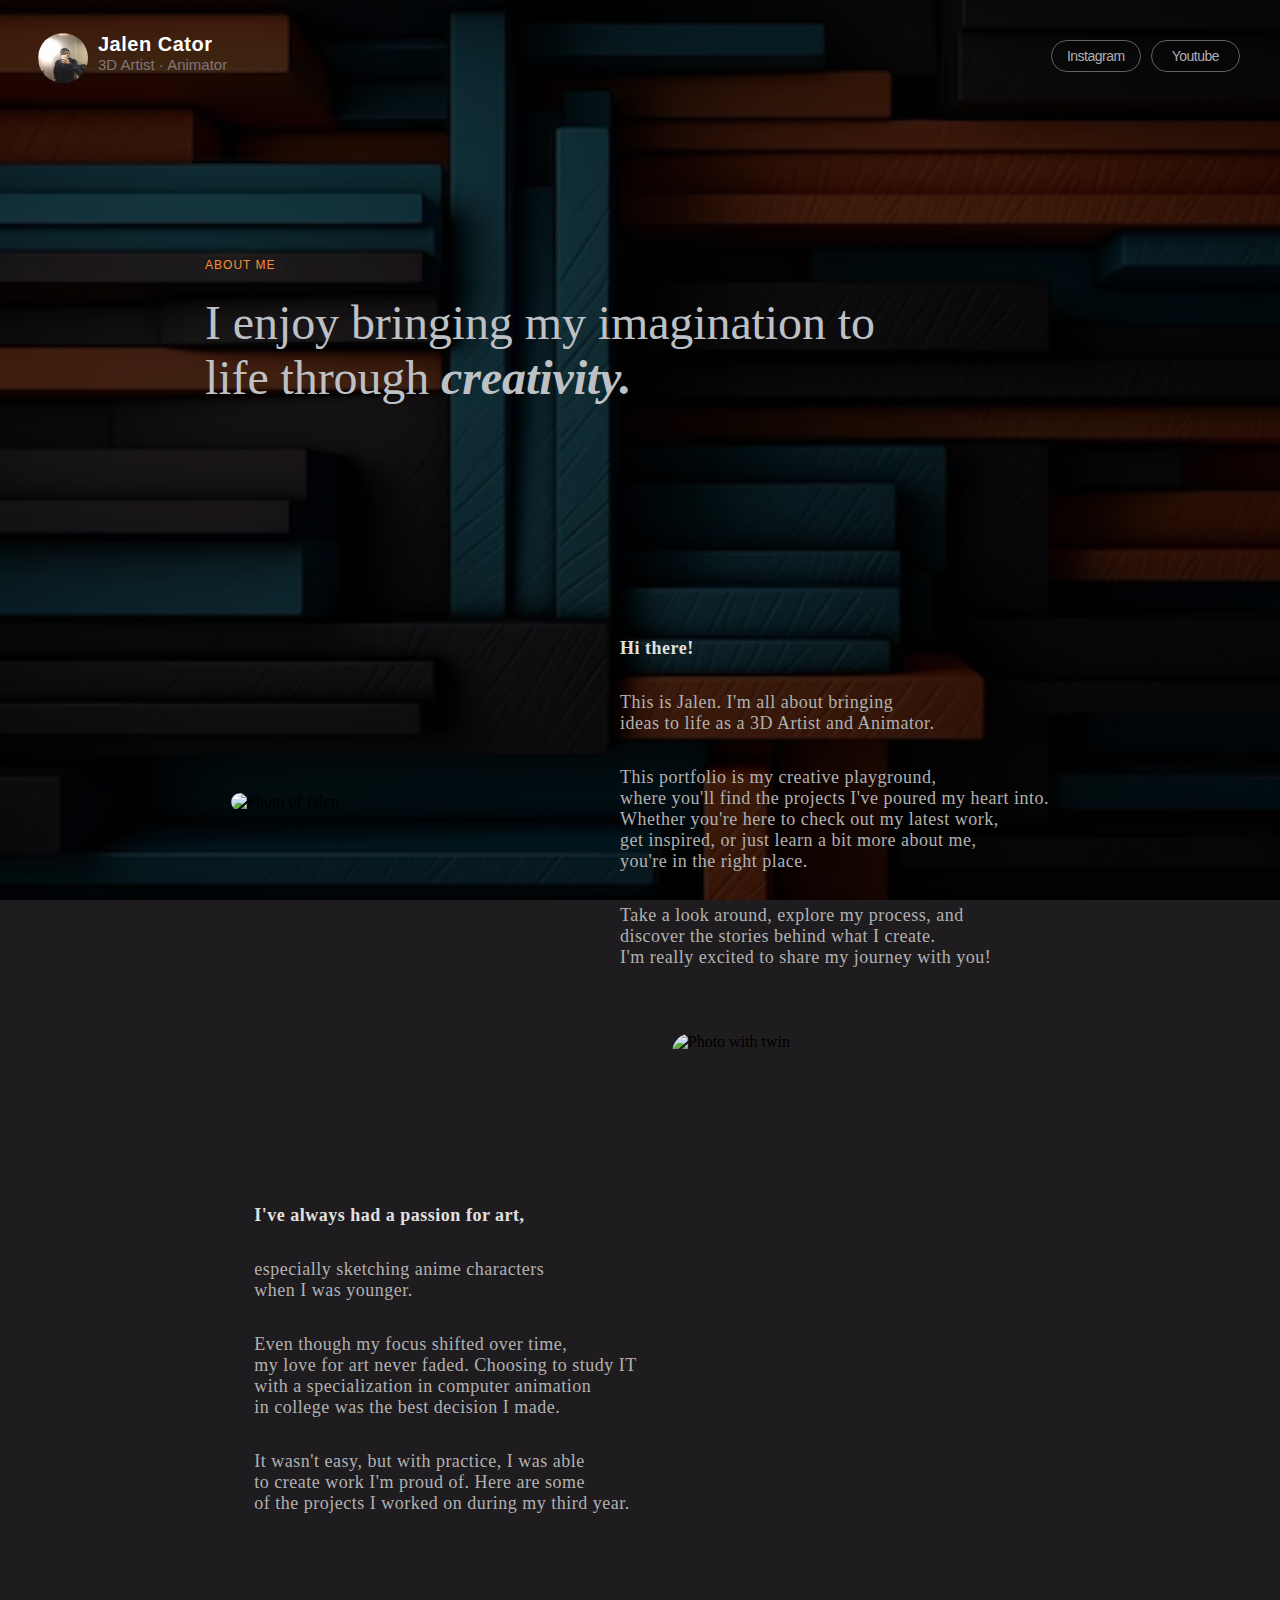
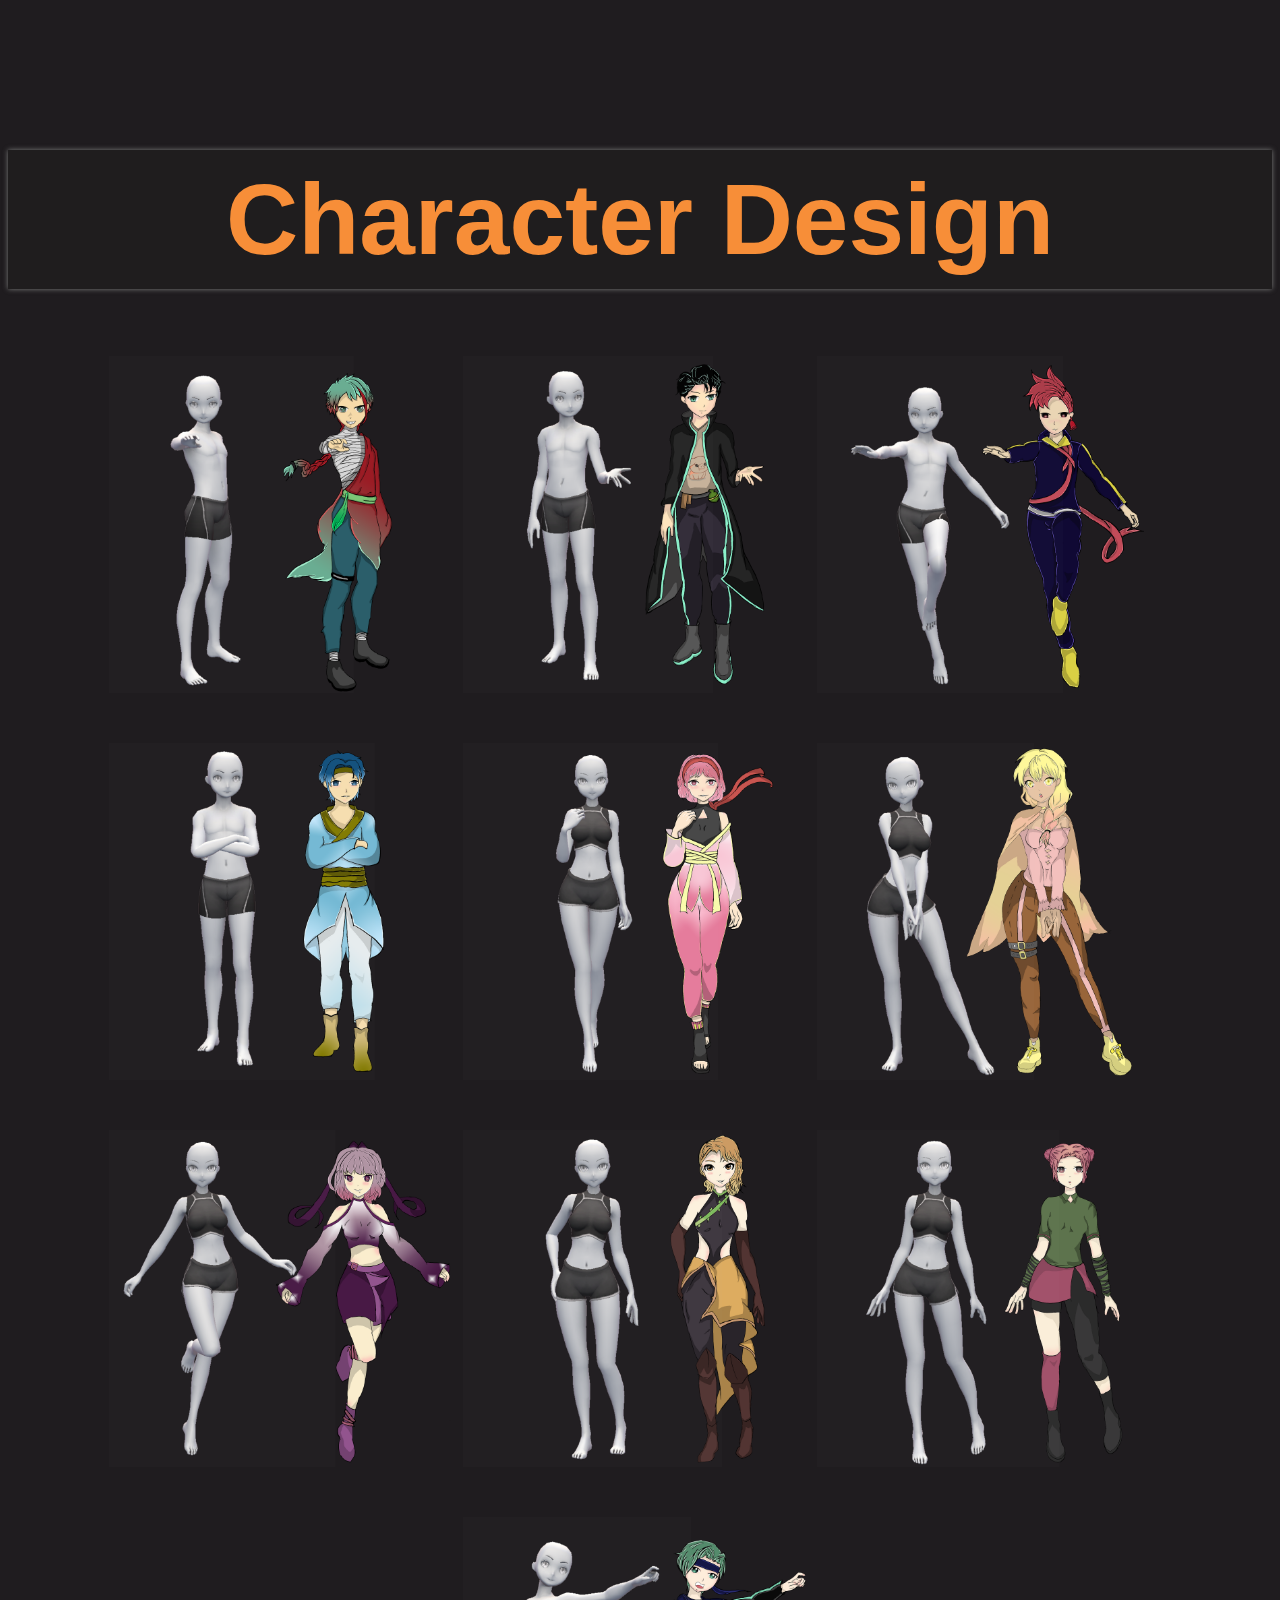
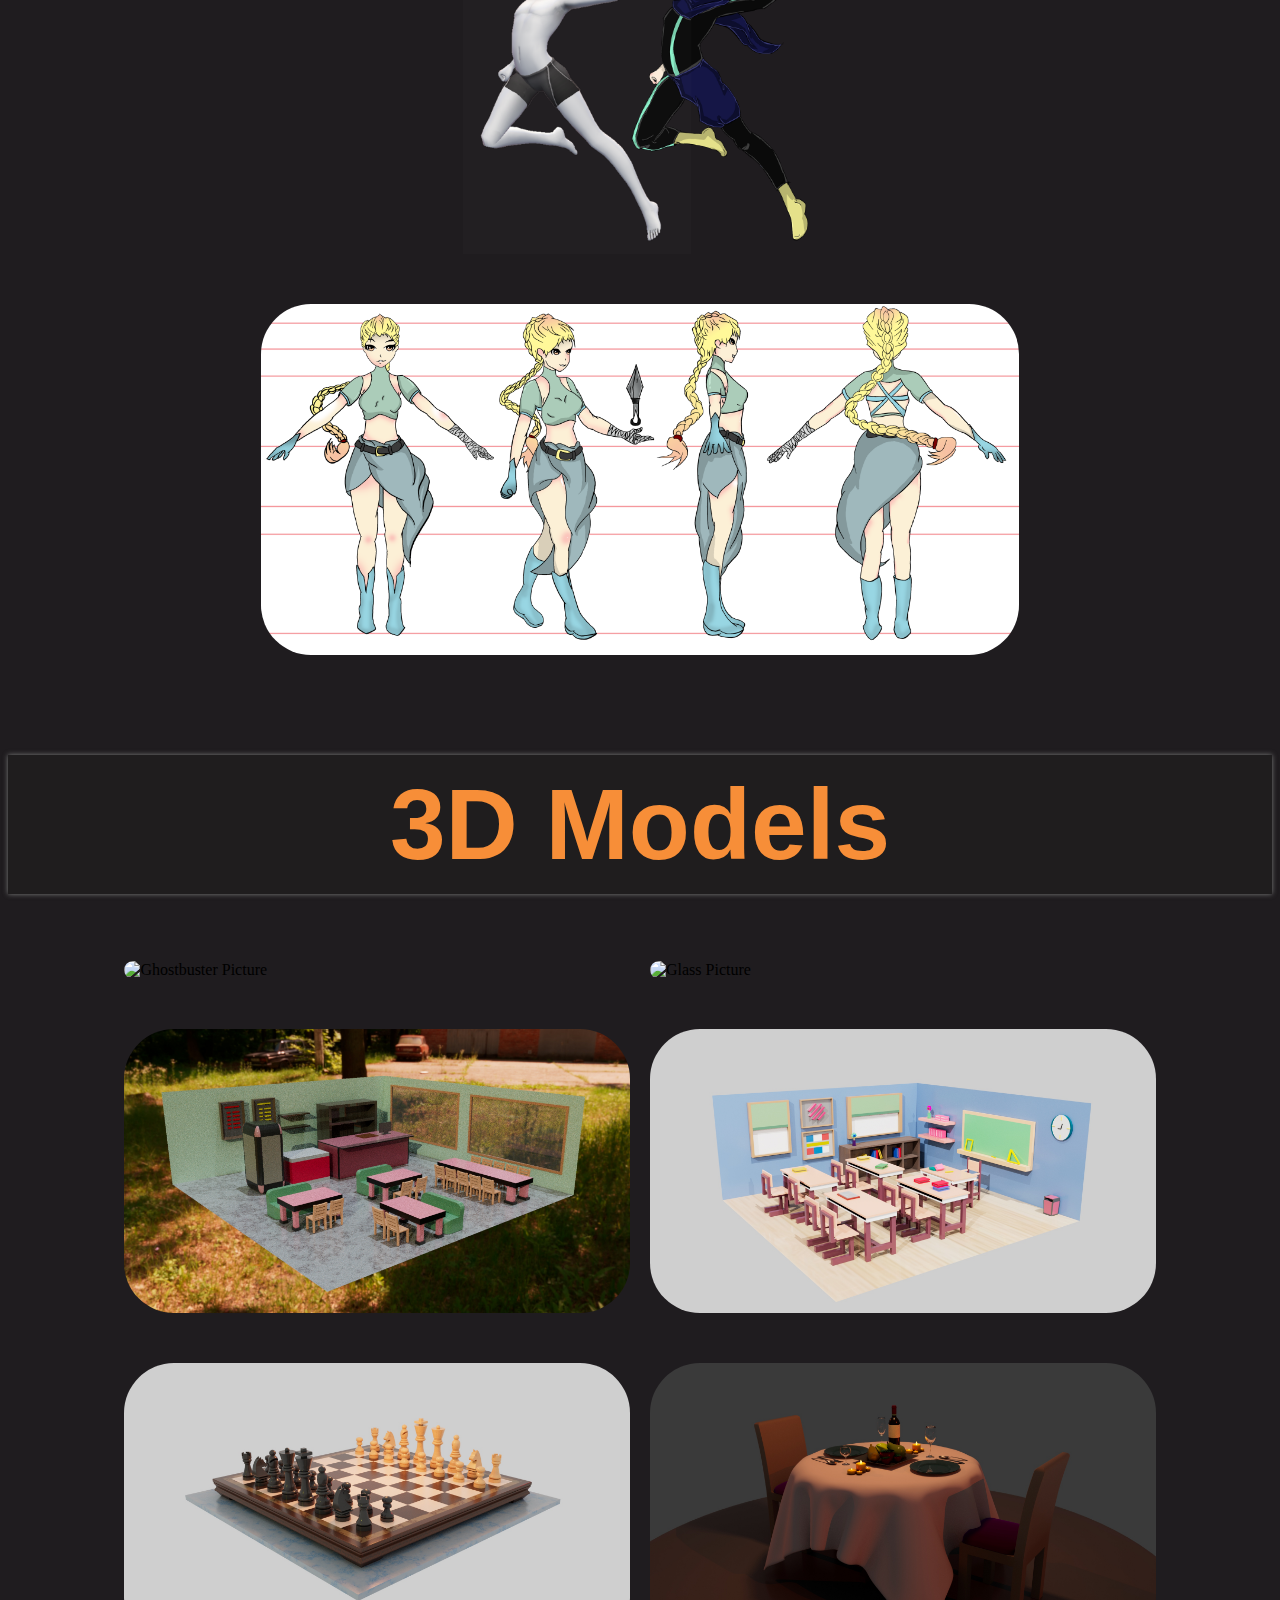
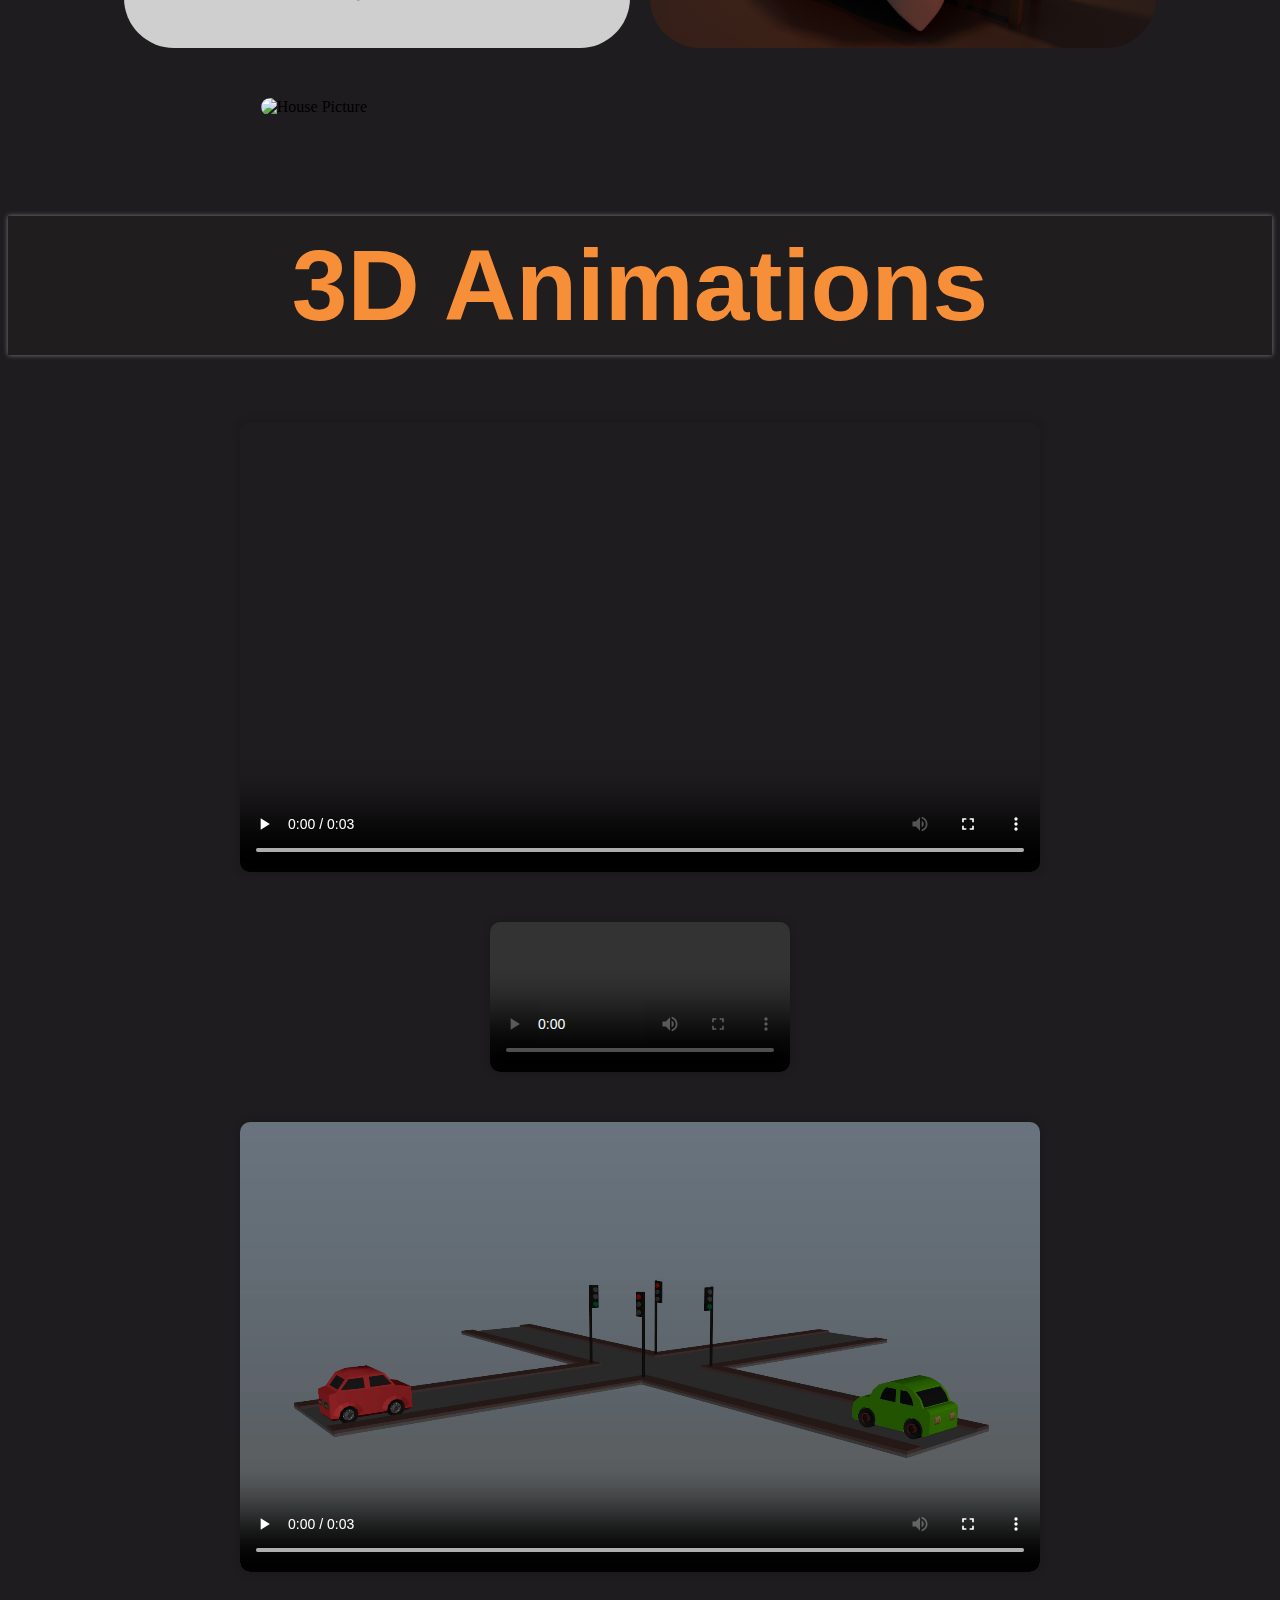
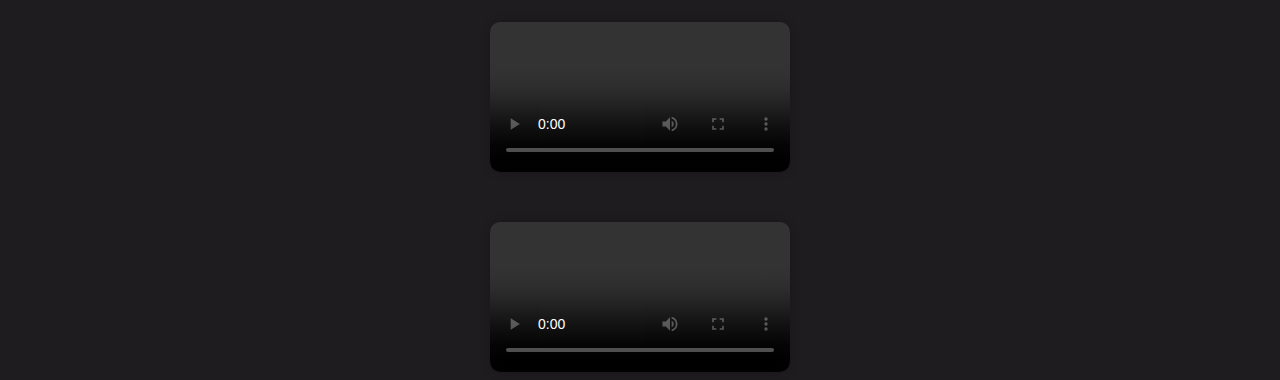
==== workpage.html @ 9b5b412e "Add files via upload" ====
<!DOCTYPE html>
<html lang="en">
<head>
    <title>Jalen's Portfolio</title>
    <meta name="viewport" content="width=device-width, initial-scale=1.0">
    <style>
      body {
        background-color: #1F1C1F;
        background-blend-mode: overlay;
        background-image: url("reference/abstract.avif");
        background-size: cover;
        background-repeat: no-repeat;
        background-attachment: fixed;
      }
      .profile-area {
        display: flex;
        align-items: center;
        margin-left: 30px
      }
      .profile-jalen {
        width: 50px;
        height: 50px;
        margin-right: 10px;
        margin-top: 20px;
      }
      .profile-picture {
        width: 100%;
        height: 100%;
        border-radius: 50%;
        cursor: pointer;
      }
      .authorname {
        display: flex;
        flex-direction: column;
        justify-content: center;
        margin-top: 10px;
        cursor: pointer;
      }
      .name {
        font-size: 20px;
        font-family: 'Segoe UI', Tahoma, Geneva, Verdana, sans-serif;
        font-weight: 650;
        letter-spacing: 0.5px;
        margin-bottom: 0;
        margin-top: 15px;
        color: white; 
      }
      .position {
        font-size: 15px;
        color: rgb(129, 119, 119);
        font-family: 'Segoe UI', Tahoma, Geneva, Verdana, sans-serif;
        margin-top: 0;
      }
      
      /* This is for the center of the text ABOUT ME */

      .text-intro-container {
        display: flex;
        flex-direction: column;
        justify-content: center;
        align-items: center;
        height: 58vh;
        text-align: left;
        margin-left: -200px;
      }
      .text-aboutme {
        font-size: 12px;
        font-family: 'Segoe UI', Tahoma, Geneva, Verdana, sans-serif;
        font-weight: 500;
        color: rgb(247, 142, 56);
        margin-bottom: -25px;
        text-shadow: 1px 1px 50px rgb(255, 255, 255);
        letter-spacing: 1px;
      }
      .first-para {
        font-size: 48px;
        font-family: "DM Serif Text", serif;
        font-weight: 500;
        letter-spacing: -0.1px;
        text-shadow: 1px 1px 500px rgb(247, 209, 247);
        color:rgb(189, 193, 197);
      }
      .first-para2 {
        font-weight: bold;
      }

      /* Other social media links */
      .link-insta {
        font-size: 14px;
        font-family: 'Segoe UI', Tahoma, Geneva, Verdana, sans-serif;
        letter-spacing: -0.5px;
        border-radius: 50px;
        border: 1px solid rgb(97, 97, 97);
        background-color: transparent;
        color: rgb(175, 175, 175);
        padding-top: 7px;
        padding-bottom: 7px;
        padding-left: 15px;
        padding-right: 15px;
        margin-right: 10px;
        cursor: pointer;
      }
      
      .link-youtube {
        font-size: 14px;
        font-family: 'Segoe UI', Tahoma, Geneva, Verdana, sans-serif;
        letter-spacing: -0.5px;
        border-radius: 50px;
        border: 1px solid rgb(97, 97, 97);
        background-color: transparent;
        color: rgb(175, 175, 175);
        padding-top: 7px;
        padding-bottom: 7px;
        padding-left: 20px;
        padding-right: 20px;
        cursor: pointer;
      }

      /* positioning it to the top right*/
      .link-insta-youtube-container {
        position: absolute;
        top: 20px;
        right: 20px;
        display: flex;
        justify-content: flex-end;
        margin-right: 20px;
        margin-top: 20px;
      } 
      
      /* ScrollBar */
      /* width */
      ::-webkit-scrollbar {
        width: 10px;
      }
      /* Track */
      ::-webkit-scrollbar-track {
        box-shadow: inset 0 0 5px grey;
        border-radius: 10px;
      }
      /* Handle */
      ::-webkit-scrollbar-thumb {
        background: rgb(136, 136, 136);
        border-radius: 10px;
      }
      /* Handle on Hover */
      ::-webkit-scrollbar-thumb:hover {
        background: rgb(104, 104, 104);
      }

      /* About Me */
      .content-wrapper {
        display: flex;
        align-items: center;
        justify-content: center;
        margin-top: 10px;
      }
      .photo-jalen {
        width: 28%;
        height: auto;
        border-radius: 20px;
        margin-right: 35px;
        cursor: pointer;
      }
      .photo-jalen:hover {
        box-shadow: 0 0 10px rgb(167, 167, 167);
      }
      .greetings-container {
        display: flex;
        flex-direction: column;
        align-items: flex-start;
      }
      .greeting {
        font-size: 18px;
        font-family: tahoma;
        color: rgb(177, 177, 177);
        margin-bottom: 15px;
        letter-spacing: 0.5px;
      }
      .head-greeting {
        font-size: 18px;
        font-family: tahoma;
        color: rgb(224, 224, 224);
        margin-bottom: 15px;
        letter-spacing: 0.5px;
      }

      /* Second Paragraph*/
      .second-content-wrapper {
        display: flex;
        align-items: center;
        justify-content: center;
        margin-top: 50px;
      }
      .twin-photo {
        width: 28%;
        height: 650px;
        border-radius: 20px;
        margin-left: 35px;
        cursor: pointer;
      }
      .twin-photo:hover {
        box-shadow: 0 0 10px rgb(167, 167, 167);
      }
      .para-two-container {
        display: flex;
        flex-direction: column;
        align-items: flex-start;
      }
      .para-two {
        font-size: 18px;
        font-family: tahoma;
        color: rgb(177, 177, 177);
        margin-bottom: 15px;
        letter-spacing: 0.5px;
      }
      .head-para-two {
        font-size: 18px;
        font-family: tahoma;
        color: rgb(224, 224, 224);
        margin-bottom: 15px;
        letter-spacing: 0.5px;
      }
      .title-character-design {
        font-size: 100px;
        font-family: 'Segoe UI', Tahoma, Geneva, Verdana, sans-serif;
        text-align: center;
        color: rgb(247, 142, 56);
        background-color: rgba(31, 30, 30, 0.5);
        padding: 12px;
        box-shadow: 0 0 5px rgb(126, 126, 126);
      }

      /* Organize One*/ 
      .charac-container1 {
        display: flex;
        align-items: center;
        justify-content: center;
        margin-top: 50px;
      }
      .charac1 {
        width: 28%;
        height: auto;
      }
      .charac2 {
        width: 28%;
        height: auto;
      }
      .charac3 {
        width: 28%;
        height: auto;
      }

      /* Organize Two*/
      .charac-container2 {
        display: flex;
        align-items: center;
        justify-content: center;
        margin-top: 50px;
      }
      .charac4 {
        width: 28%;
        height: auto;
      }
      .charac5 {
        width: 28%;
        height: auto;
      }
      .charac6 {
        width: 28%;
        height: auto;
      }

      /* Organize Three*/
      .charac-container3 {
        display: flex;
        align-items: center;
        justify-content: center;
        margin-top: 50px;
      }
      .charac7 {
        width: 28%;
        height: auto;
      }
      .charac8 {
        width: 28%;
        height: auto;
      }
      .charac9 {
        width: 28%;
        height: auto;
      }

      /* Organize Four*/
      .charac-container4 {
        display: flex;
        align-items: center;
        justify-content: center;
        margin-top: 50px;
      }
      .charac10 {
        width: 28%;
        height: auto;
      }

      /* Character Model*/
      .charac-container5 {
        display: flex;
        align-items: center;
        justify-content: center;
        margin-top: 50px;
      }
      .charac11:hover {
        box-shadow: 0 0 10px rgb(167, 167, 167);
      }
      .charac11 {
        width: 60%;
        height: auto;
        border-radius: 50px;
        cursor: pointer;
      }

      /* 3D Modeling Pictures */
      .title-3D-models {
        font-size: 100px;
        font-family: 'Segoe UI', Tahoma, Geneva, Verdana, sans-serif;
        text-align: center;
        color: rgb(247, 142, 56);
        background-color: rgba(31, 30, 30, 0.5);
        padding: 12px;
        box-shadow: 0 0 5px rgb(126, 126, 126);
        margin-top: 100px;
      }

      /* Organize 3D Models */
      .model-container1 {
        display: flex;
        align-items: center;
        justify-content: center;
        margin-top: 50px;
        gap: 20px;
      }
      .model-ghostbuster:hover {
        box-shadow: 0 0 10px rgb(167, 167, 167);
      }
      .model-glass:hover {
        box-shadow: 0 0 10px rgb(167, 167, 167);
      }
      .model-ghostbuster {
        width: 40%;
        height: auto;
        border-radius: 50px;
        cursor: pointer;
      }
      .model-glass {
        width: 40%;
        height: auto;
        border-radius: 50px;
        cursor: pointer;
      }

      /* Organize 3D Model*/
      .model-container2 {
        display: flex;
        align-items: center;
        justify-content: center;
        margin-top: 50px;
        gap: 20px;
      }
      .model-caf:hover {
        box-shadow: 0 0 10px rgb(167, 167, 167);
      }
      .model-classroom:hover {
        box-shadow: 0 0 10px rgb(167, 167, 167);
      }
      .model-caf {
        width: 40%;
        height: auto;
        border-radius: 50px;
        cursor: pointer;
      }
      .model-classroom {
        width: 40%;
        height: auto;
        border-radius: 50px;
        cursor: pointer;
      }

      /* Organize 3D Model */
      .model-container3 {
        display: flex;
        align-items: center;
        justify-content: center;
        margin-top: 50px;
        gap: 20px;
      }
      .model-chess:hover {
        box-shadow: 0 0 10px rgb(167, 167, 167);
      }
      .model-chess {
        width: 40%;
        height: auto;
        border-radius: 50px;
        cursor: pointer;
      }
      .model-dinnertable:hover {
        box-shadow: 0 0 10px rgb(167, 167, 167);
      }
      .model-dinnertable {
        width: 40%;
        height: auto;
        border-radius: 50px;
        cursor: pointer;
      }

      .model-container4 {
        display: flex;
        align-items: center;
        justify-content: center;
        margin-top: 50px;
      }
      .model-house:hover {
        box-shadow: 0 0 10px rgb(167, 167, 167);
      }
      .model-house {
        width: 60%;
        height: auto;
        border-radius: 50px;
        cursor: pointer;
      }

      /* Video Area */
      .video-animation {
        font-size: 100px;
        font-family: 'Segoe UI', Tahoma, Geneva, Verdana, sans-serif;
        text-align: center;
        color: rgb(247, 142, 56);
        background-color: rgba(31, 30, 30, 0.5);
        padding: 12px;
        box-shadow: 0 0 5px rgb(126, 126, 126);
        margin-top: 100px;
      }
      .video-ball {
        display: flex;
        justify-content: center;
        align-items: center;
        margin-top: 50px;
      }
      .video-jump {
        display: flex;
        justify-content: center;
        align-items: center;
        margin-top: 50px;
      }
      .video-car {
        display: flex;
        justify-content: center;
        align-items: center;
        margin-top: 50px;
      }
      .video-hand {
        display: flex;
        justify-content: center;
        align-items: center;
        margin-top: 50px;
      }
      .video-backhoe {
        display: flex;
        justify-content: center;
        align-items: center;
        margin-top: 50px;
      }

      video {
        width: 80;
        max-width: 800px;
        border-radius: 10px;
        box-shadow: 0 0 10px rgba(0, 0, 0, 0.2);
      }
    </style>
</head>
<body>
    <div class="profile-area">
        <div class="profile-jalen">
          <img class="profile-picture" src="reference/441044830_1178048500180121_3288237522833053096_n.jpg" alt="Profile Picture">
        </div>
        <div class="authorname">
          <p class="name">Jalen Cator</p>
          <p class="position">3D Artist &middot; Animator</p>
        </div> 
    </div>

    <div class="text-intro-container">
      <div class="text-intro">
        <p class="text-aboutme">ABOUT ME</p>
        <p class="first-para">I enjoy bringing my imagination to <br> life through 
          <span class="first-para2"><i>creativity&period;</i></span>
      </div>
    </div>

      <div class="link-insta-youtube-container">
        <a href="https://www.instagram.com/appreciatelen/" target="_blank" style="text-decoration: none;">
          <button class="link-insta">Instagram</button>
        </a> 
        <a href="https://www.youtube.com/@jalencator9808/videos" target="_blank" style="text-decoration: none;">
          <button class="link-youtube">Youtube</button>
        </a>
      </div>
    
      <div class="content-wrapper">
          <img class="photo-jalen" src="reference/lenlen.jpg" alt="Photo of Jalen">
        <div class="greetings-container">
          <p class="head-greeting"><strong>Hi there!</strong></p>
          <p class="greeting">This is Jalen&period; I'm all about bringing <br>ideas to life as a 3D Artist and Animator&period;</p>
          <p class="greeting">This portfolio is my creative playground, <br> where you'll find the projects I've poured my heart into&period; 
                              <br> Whether you're here to check out my latest work, <br> get inspired, or just learn a bit more about me, 
                              <br> you're in the right place&period;</p>
          <p class="greeting">Take a look around, explore my process, and <br> discover the stories behind what I create&period; 
                              <br>I'm really excited to share my journey with you!</p>
        </div>
      </div>

      <div class="second-content-wrapper">
        <div class="para-two-container">
          <p class="head-para-two"><strong>I've always had a passion for art,</strong></p>
          <p class="para-two">especially sketching anime characters <br>when I was younger&period;</p>
          <p class="para-two">Even though my focus shifted over time, <br>my love for art never faded&period; 
             Choosing to study IT <br>with a specialization in 
             computer animation <br>in college was the best decision I made&period;</p>
          <p class="para-two"> It wasn't easy, but with practice, I was able <br>to create work I'm proud of&period; 
              Here are some <br>of the projects I worked on during my third year&period;</p>
        </div>
        <img class="twin-photo" src="reference/twin.jpg" alt="Photo with twin">
      </div>

      <div>
        <h1 class="title-character-design">Character Design</h1>
      </div>
      <div class="charac-container1">
        <img class="charac1" src="reference/1.png" alt="Character Design One">
        <img class="charac2" src="reference/2.png" alt="Character Design Two">
        <img class="charac3" src="reference/3.png" alt="Character Design Two">
      </div>
      <div class="charac-container2">
        <img class="charac4" src="reference/4.png" alt="Character Design Two">
        <img class="charac5" src="reference/5.png" alt="Character Design Two">
        <img class="charac6" src="reference/6.png" alt="Character Design Two">
      </div> 
      <div class="charac-container3">
        <img class="charac7" src="reference/7.png" alt="Character Design Two">
        <img class="charac8" src="reference/8.png" alt="Character Design Two">
        <img class="charac9" src="reference/9.png" alt="Character Design Two">
      </div>
      <div class="charac-container4">
        <img class="charac10" src="reference/10.png" alt="Character Design Two">
      </div>
      <div class="charac-container5">
        <img class="charac11" src="reference/character.png" alt="Character Model">
      </div>

      <div>
        <h1 class="title-3D-models">3D Models</h1>
      </div>

      <div class="model-container1">
        <img class="model-ghostbuster" src="reference/ghostbuster.jpg" alt="Ghostbuster Picture">
        <img class="model-glass" src="reference/glass.jpg" alt="Glass Picture">
      </div>

      <div class="model-container2">
        <img class="model-caf" src="reference/caf.jpg" alt="Cafeteria Picture">
        <img class="model-classroom" src="reference/classroom.jpg" alt="Classroom Picture">
      </div>

      <div class="model-container3">
        <img class="model-chess" src="reference/chess.jpg" alt="Chess Picture">
        <img class="model-dinnertable" src="reference/dinnertable.jpg" alt="Dinner Table Picture">
      </div>
      
      <div class="model-container4">
        <img class="model-house" src="reference/house.jpg" alt="House Picture">
      </div>

      <div>
        <h1 class="video-animation">3D Animations</h1>
      </div>

      <div class="video-ball">
        <video controls>
          <source src="reference/bouncing-ball.mov" type="video/mp4">
        </video>
      </div>

      <div class="video-jump">
        <video controls>
          <source src="reference/jump.mov" type="video/mp4">
        </video>
      </div>

      <div class="video-car">
        <video controls>
          <source src="reference/car.mov" type="video/mp4">
        </video>
      </div>

      <div class="video-hand">
        <video controls>
          <source src="reference/robot-hand.mov" type="video/mp4">
        </video>
      </div>

      <div class="video-backhoe">
        <video controls>
          <source src="reference/backhoe.mov" type="video/mp4">
        </video>
      </div>
</body>
</html>
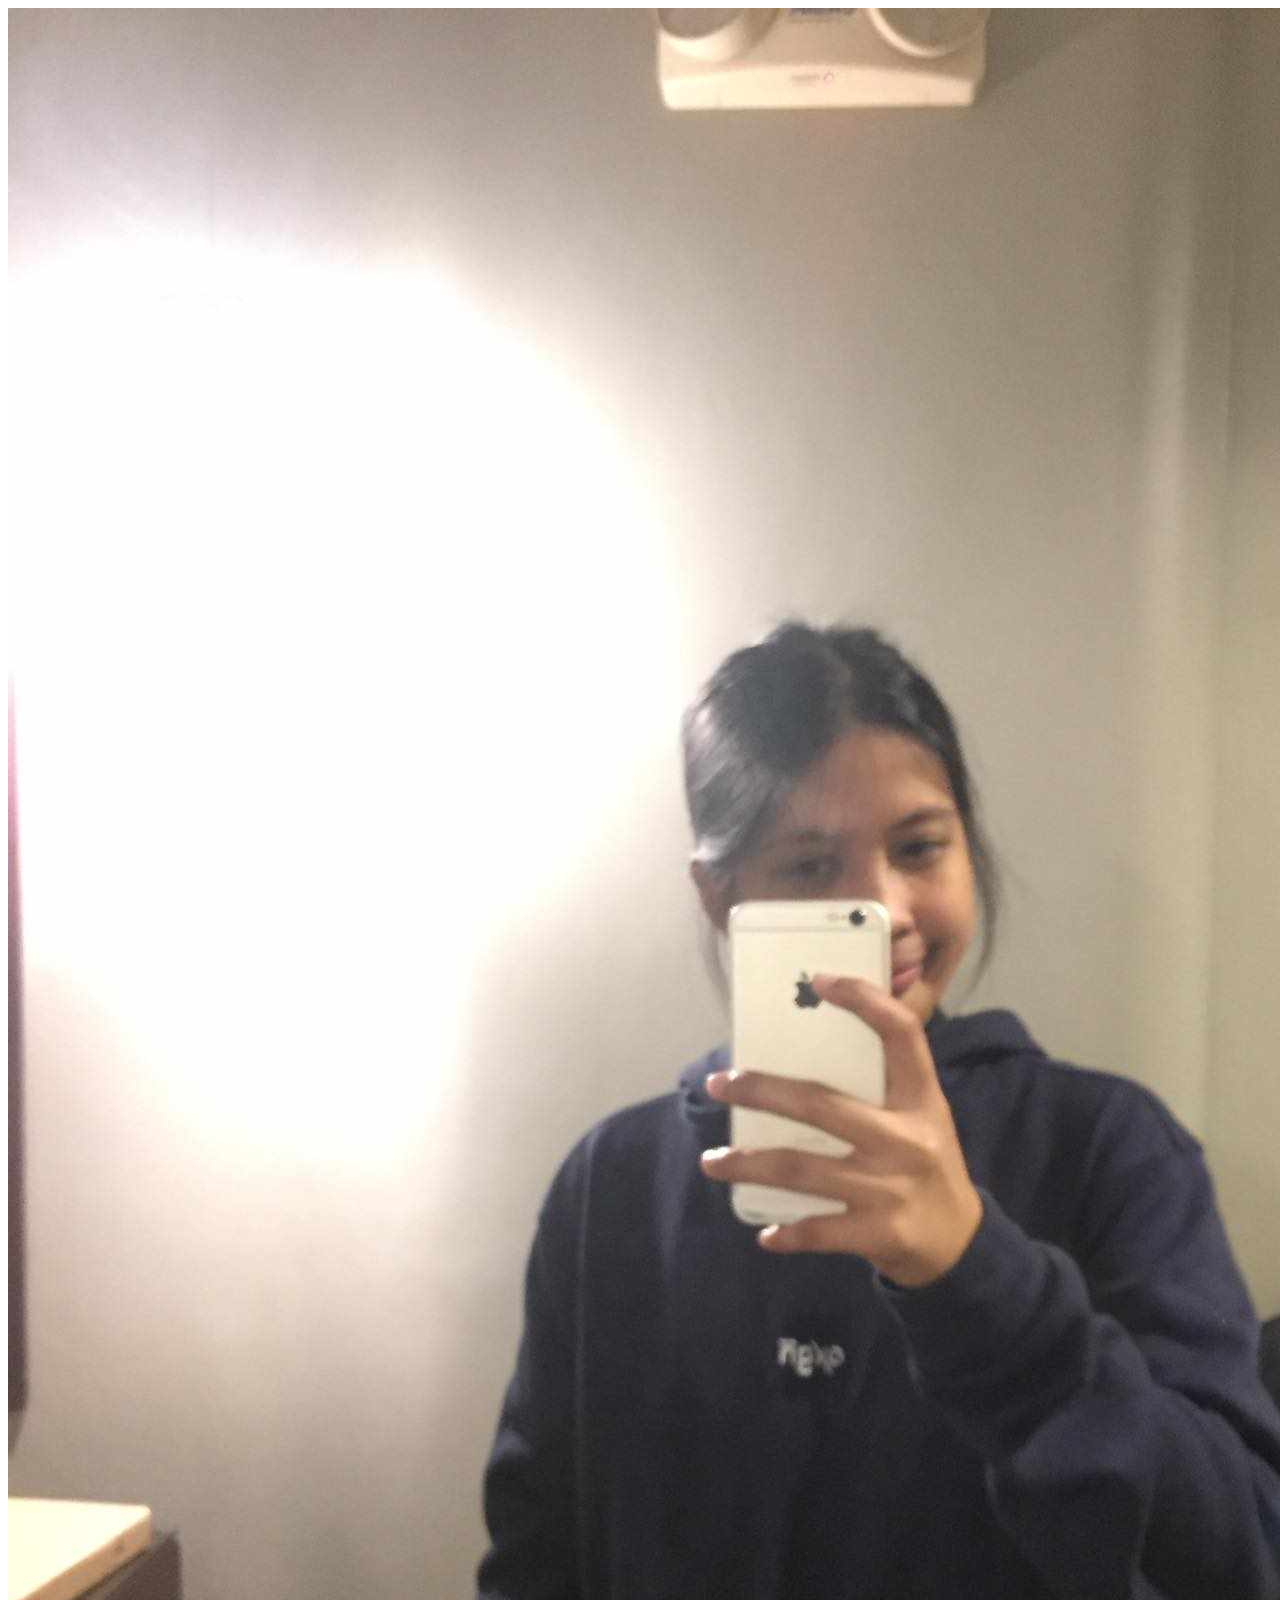
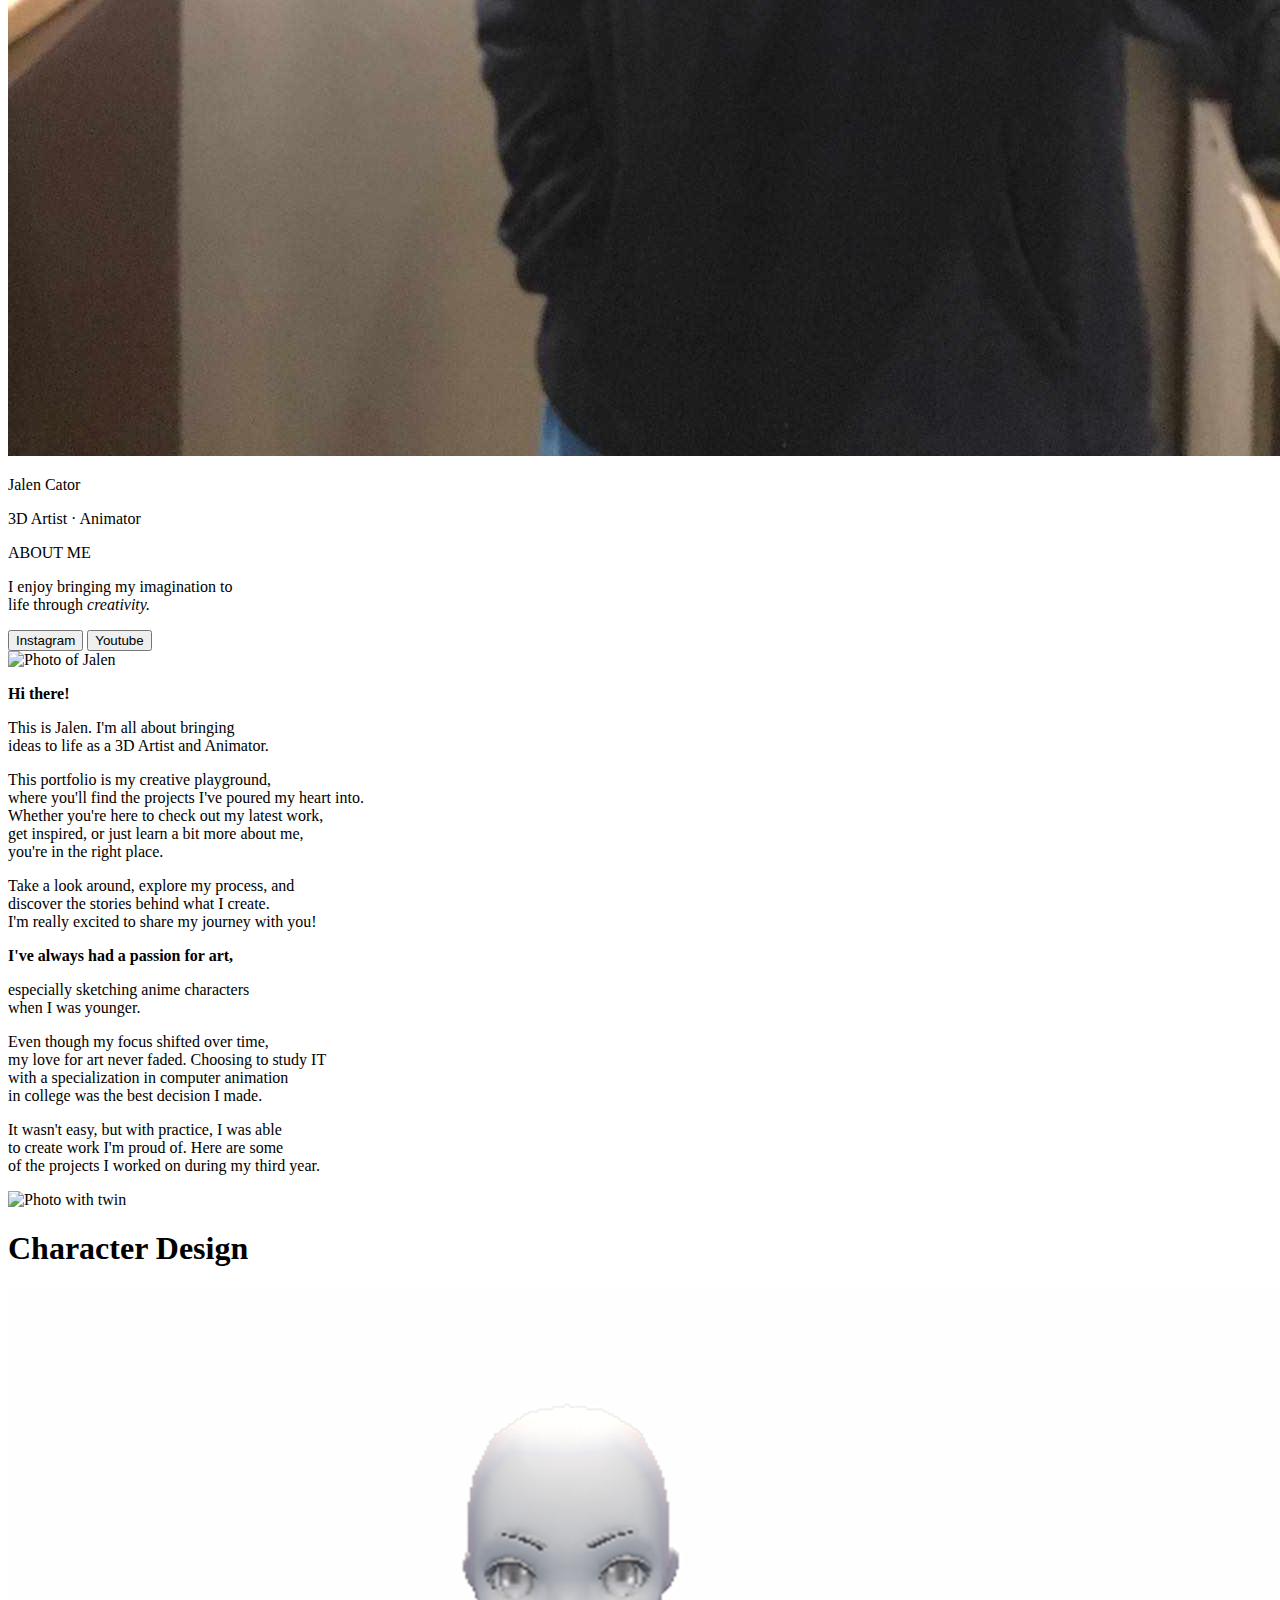
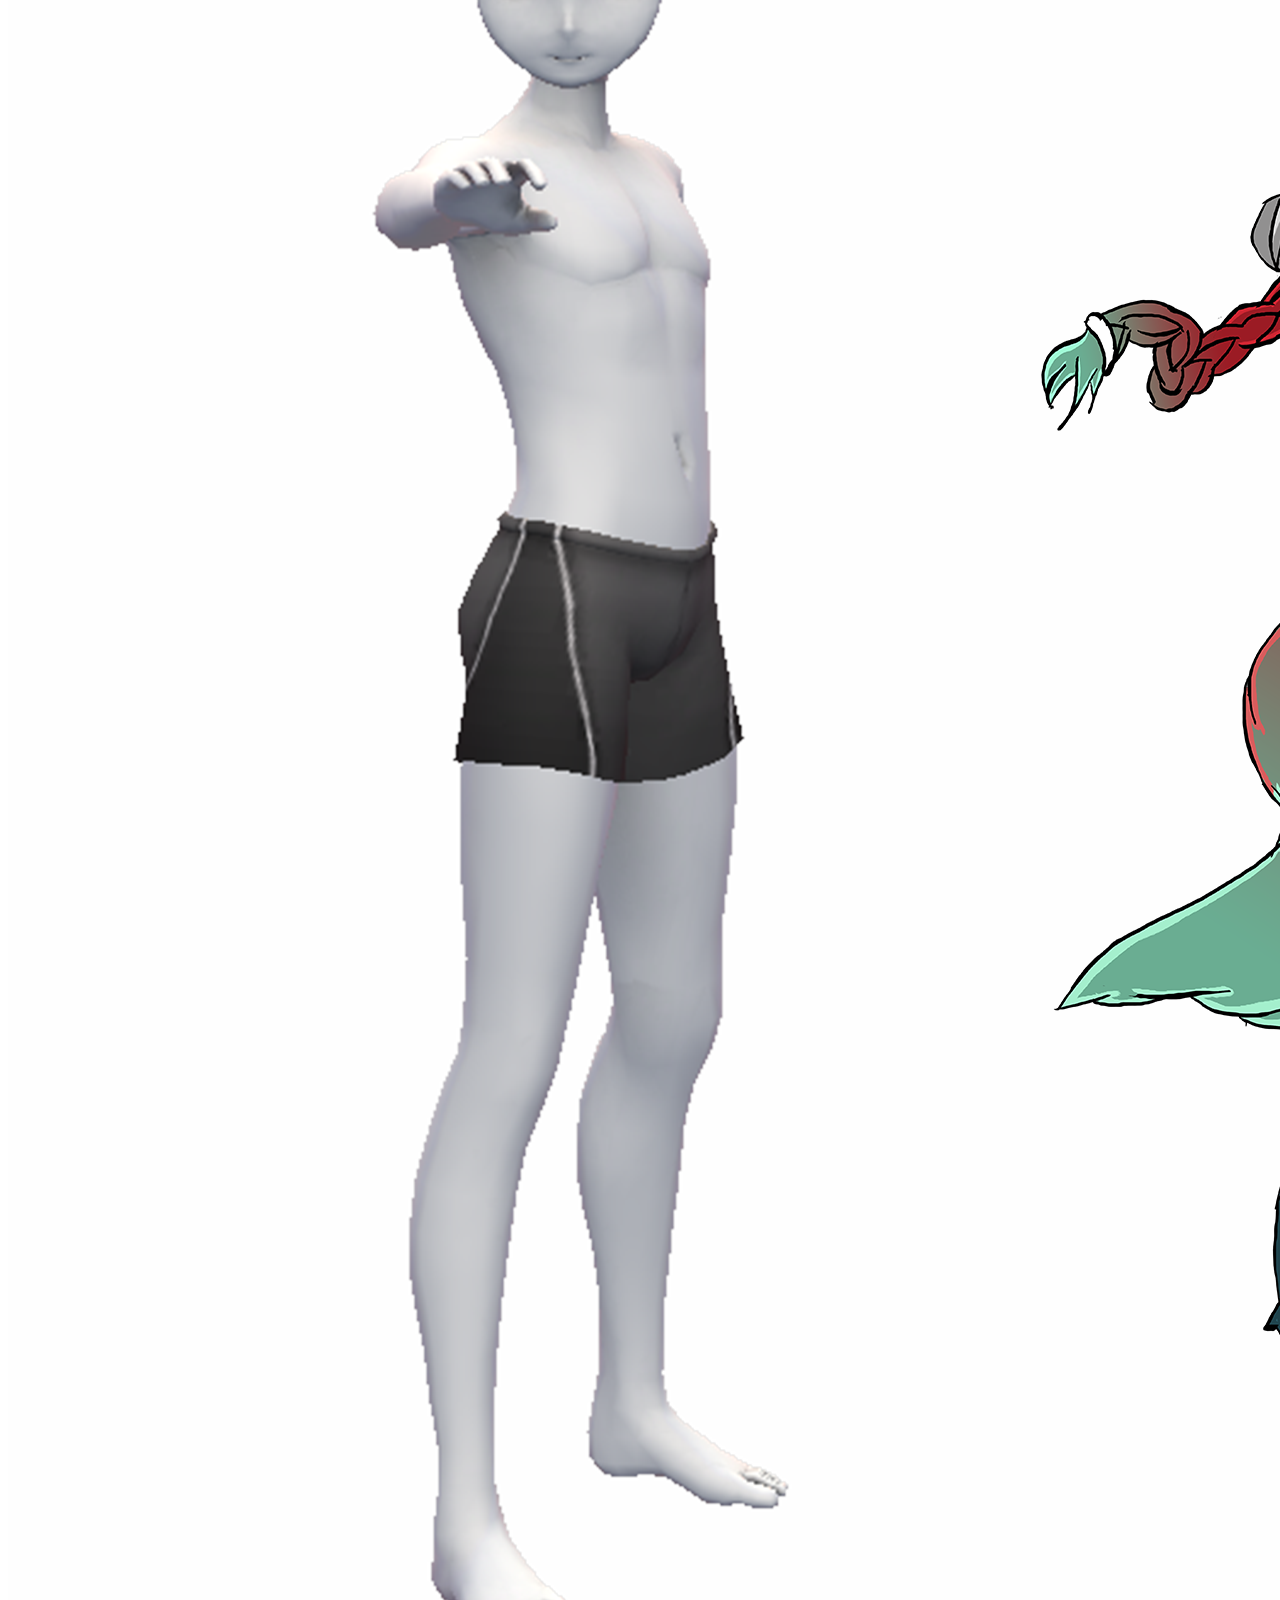
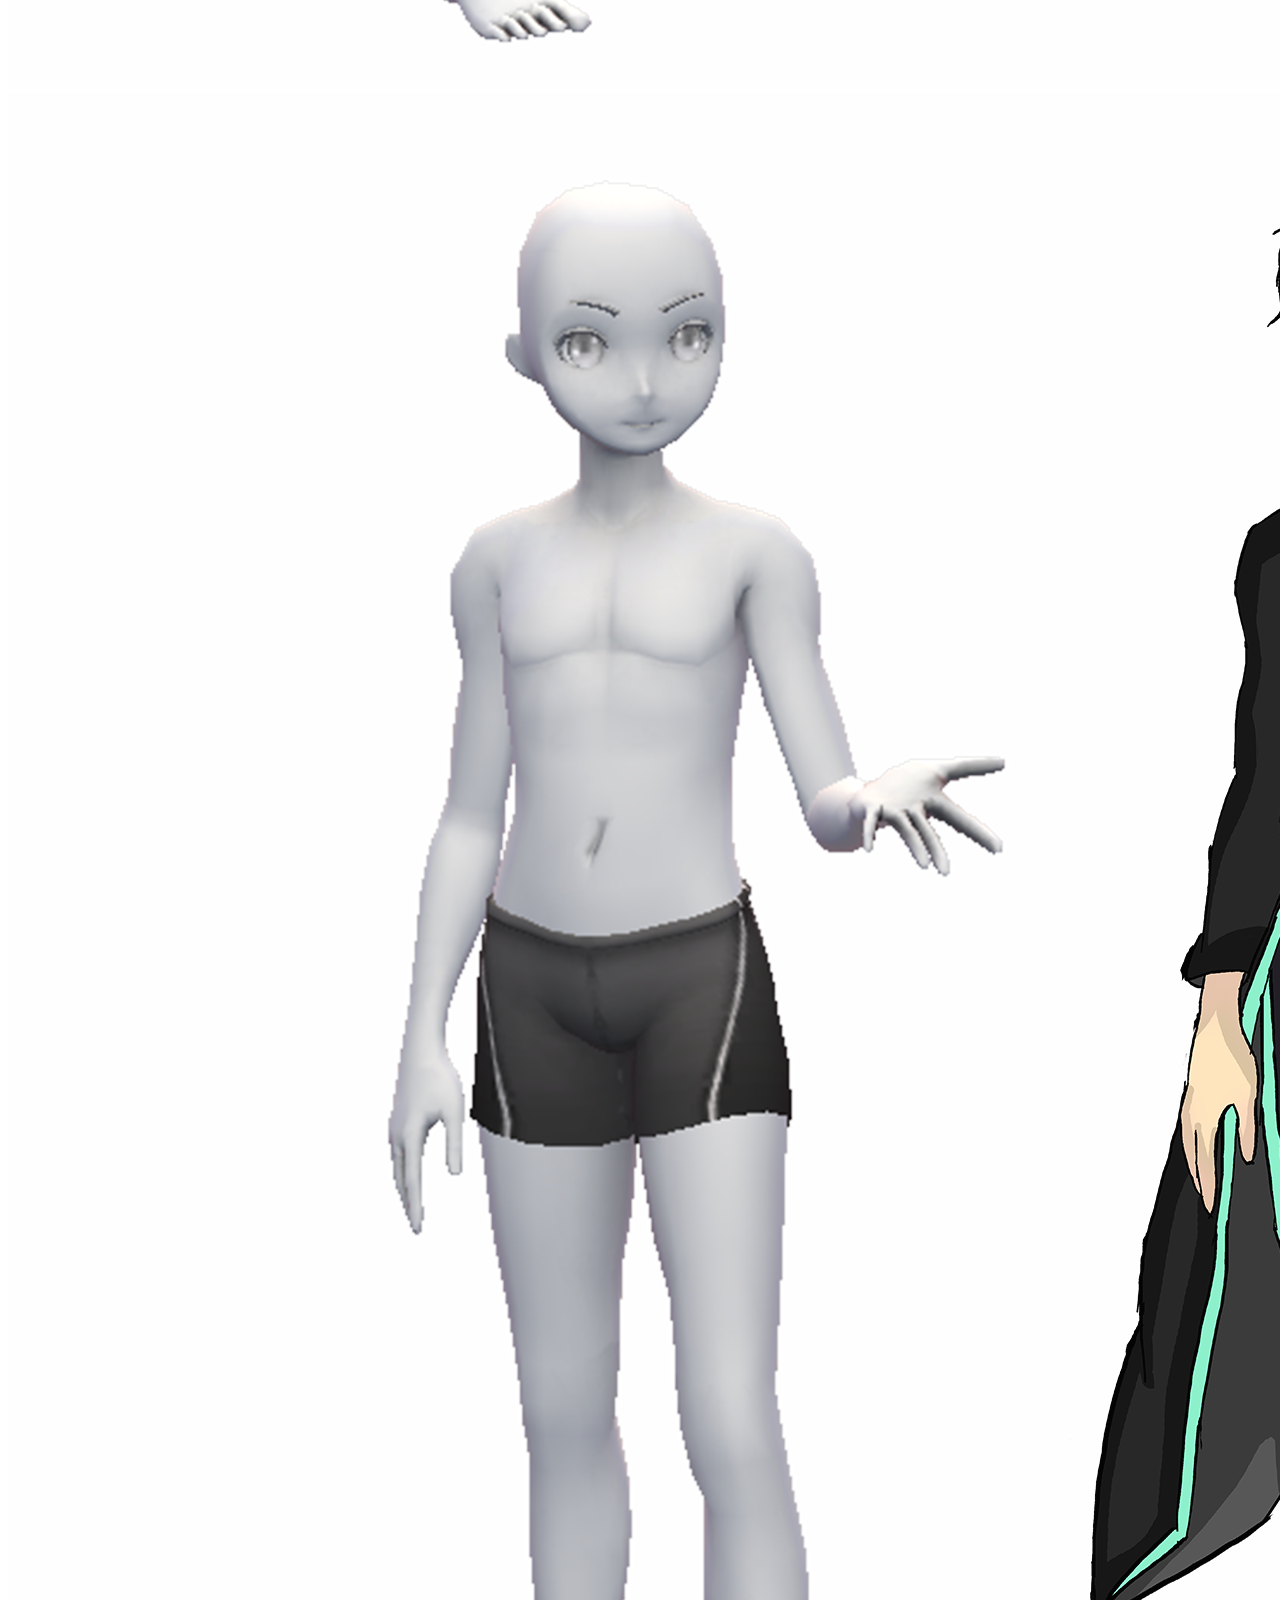
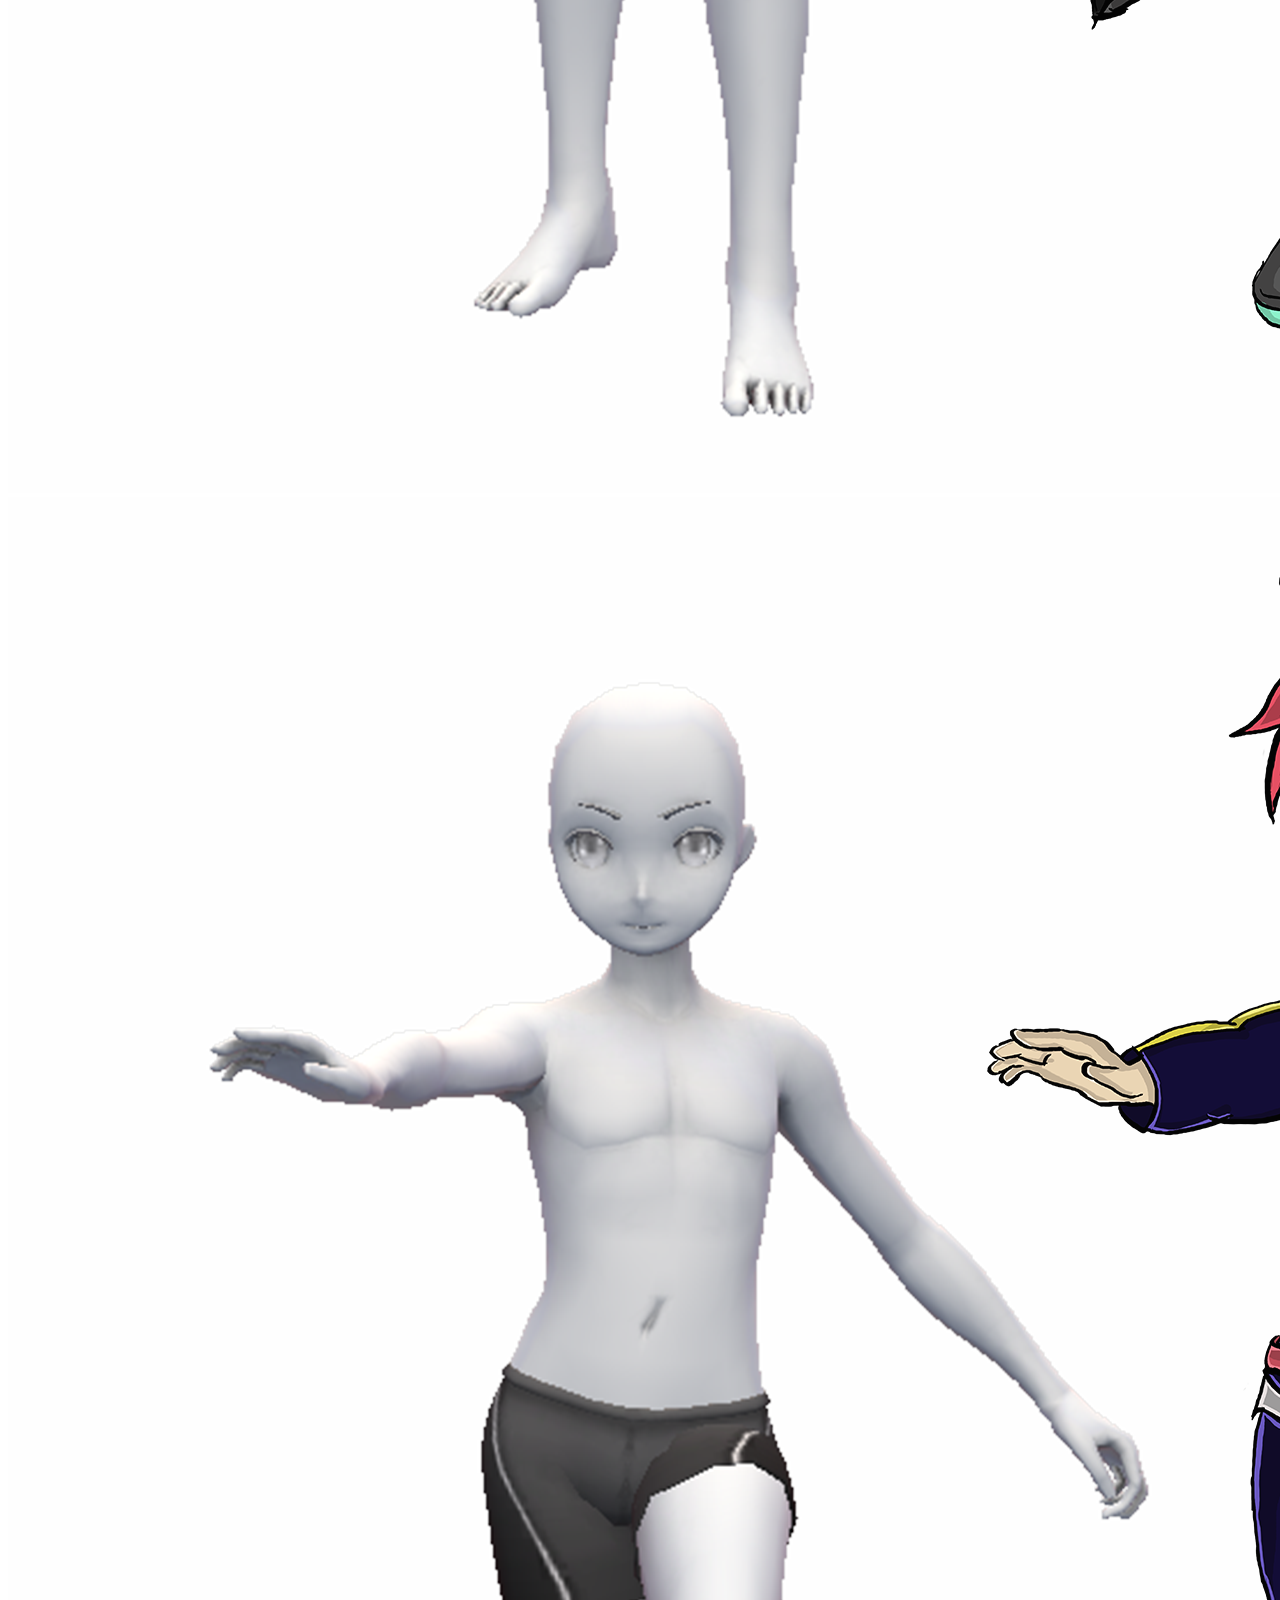
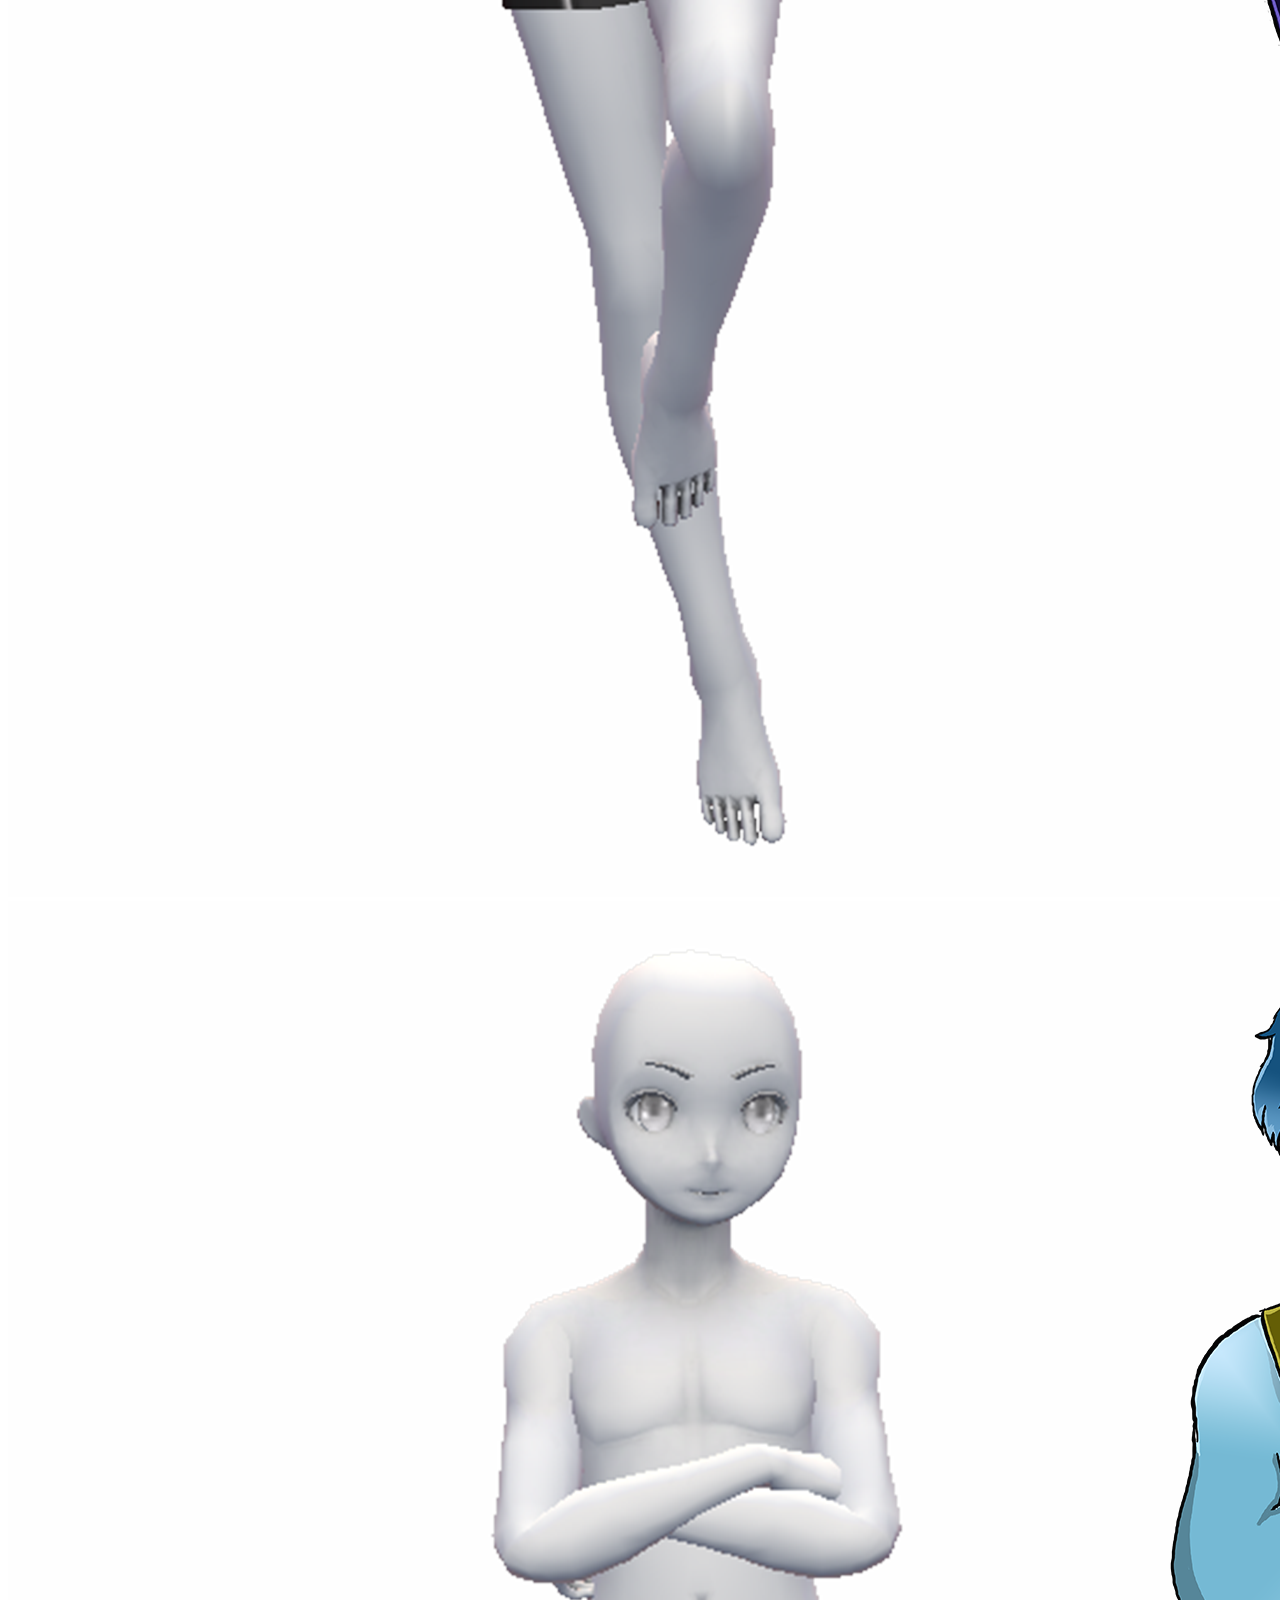
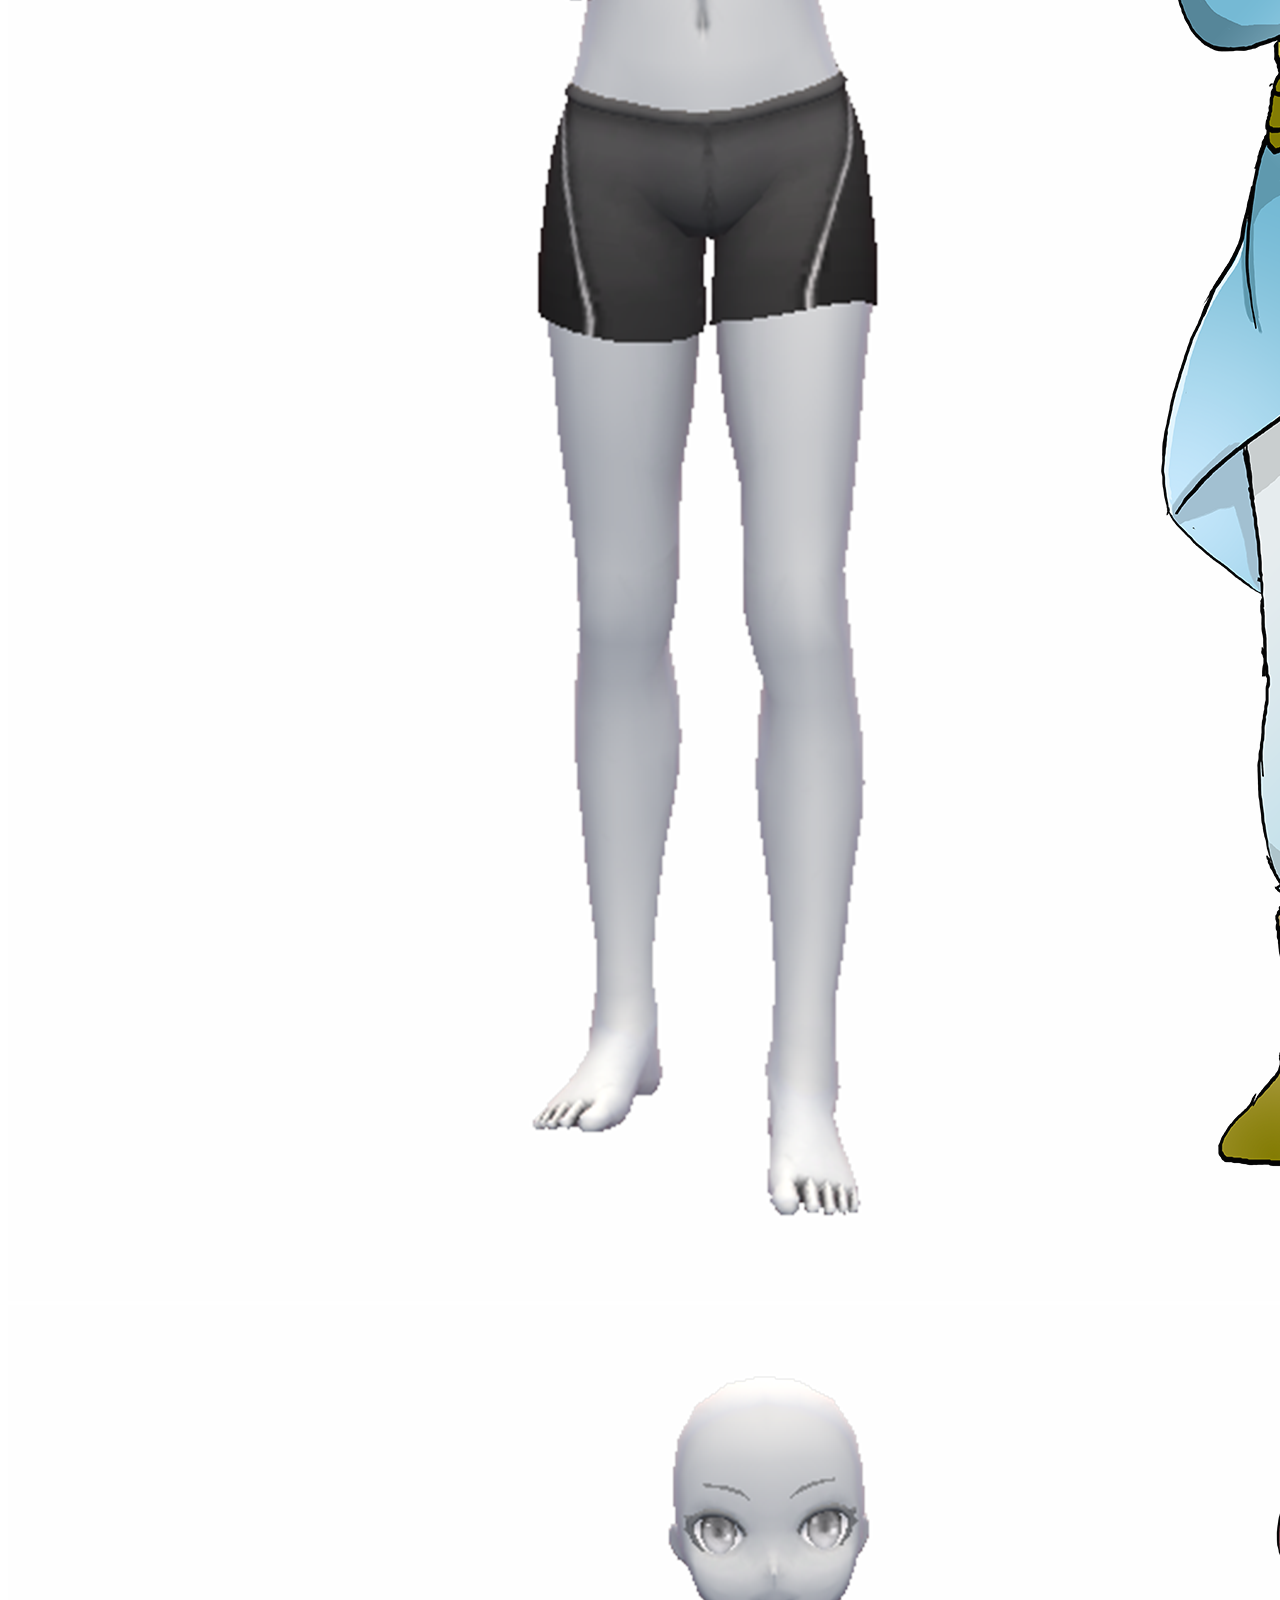
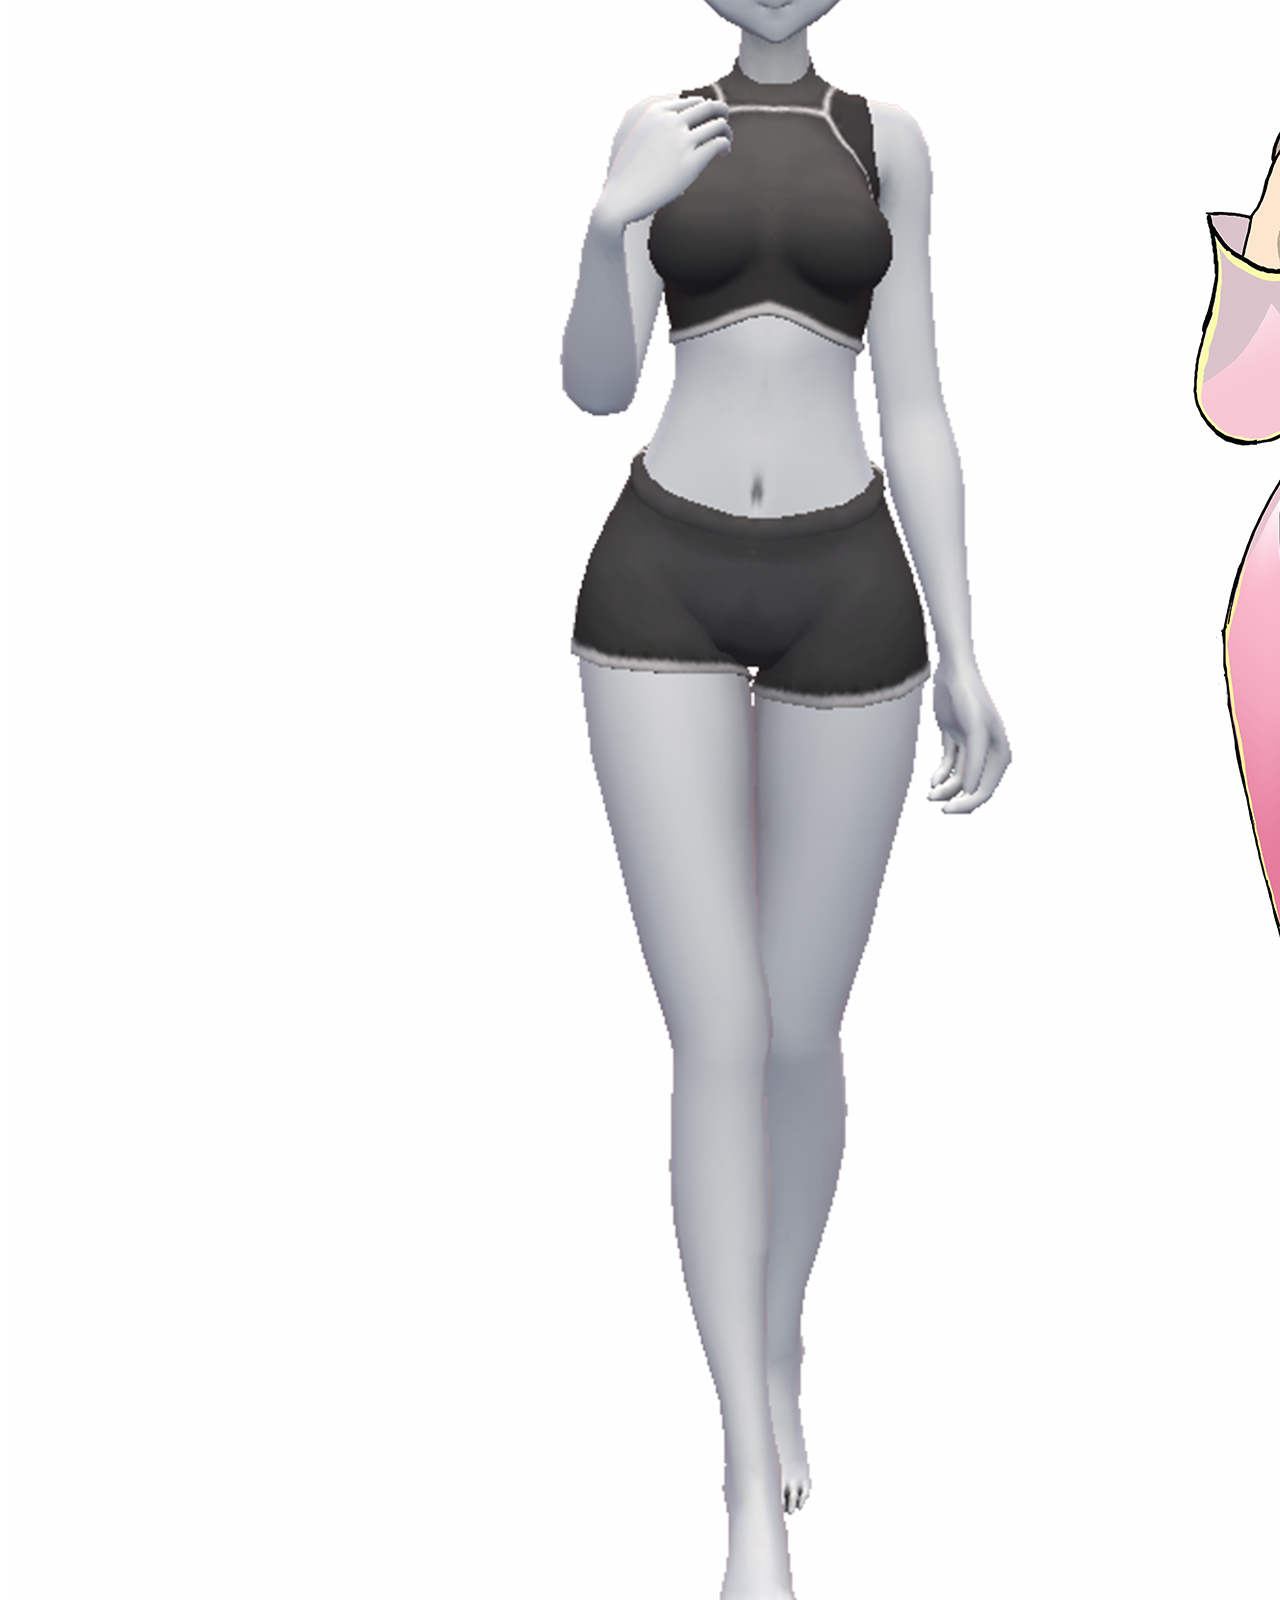
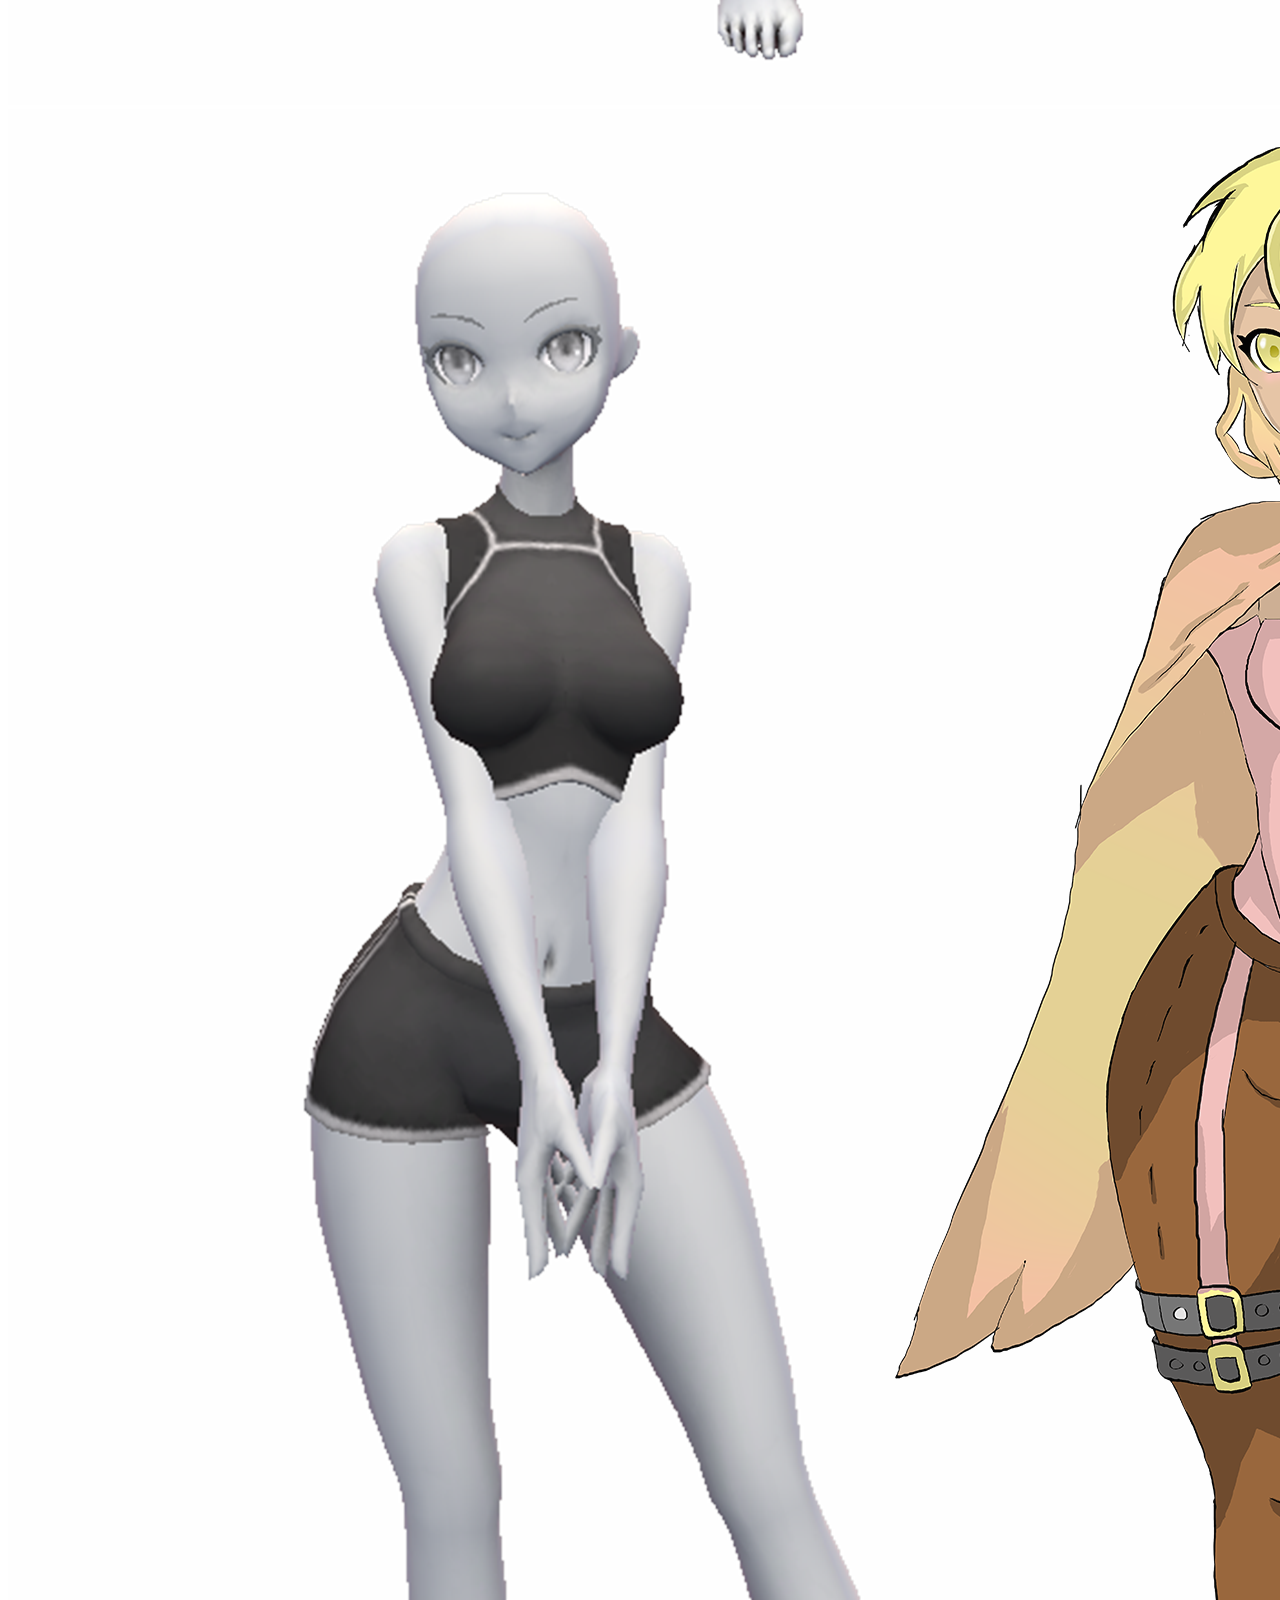
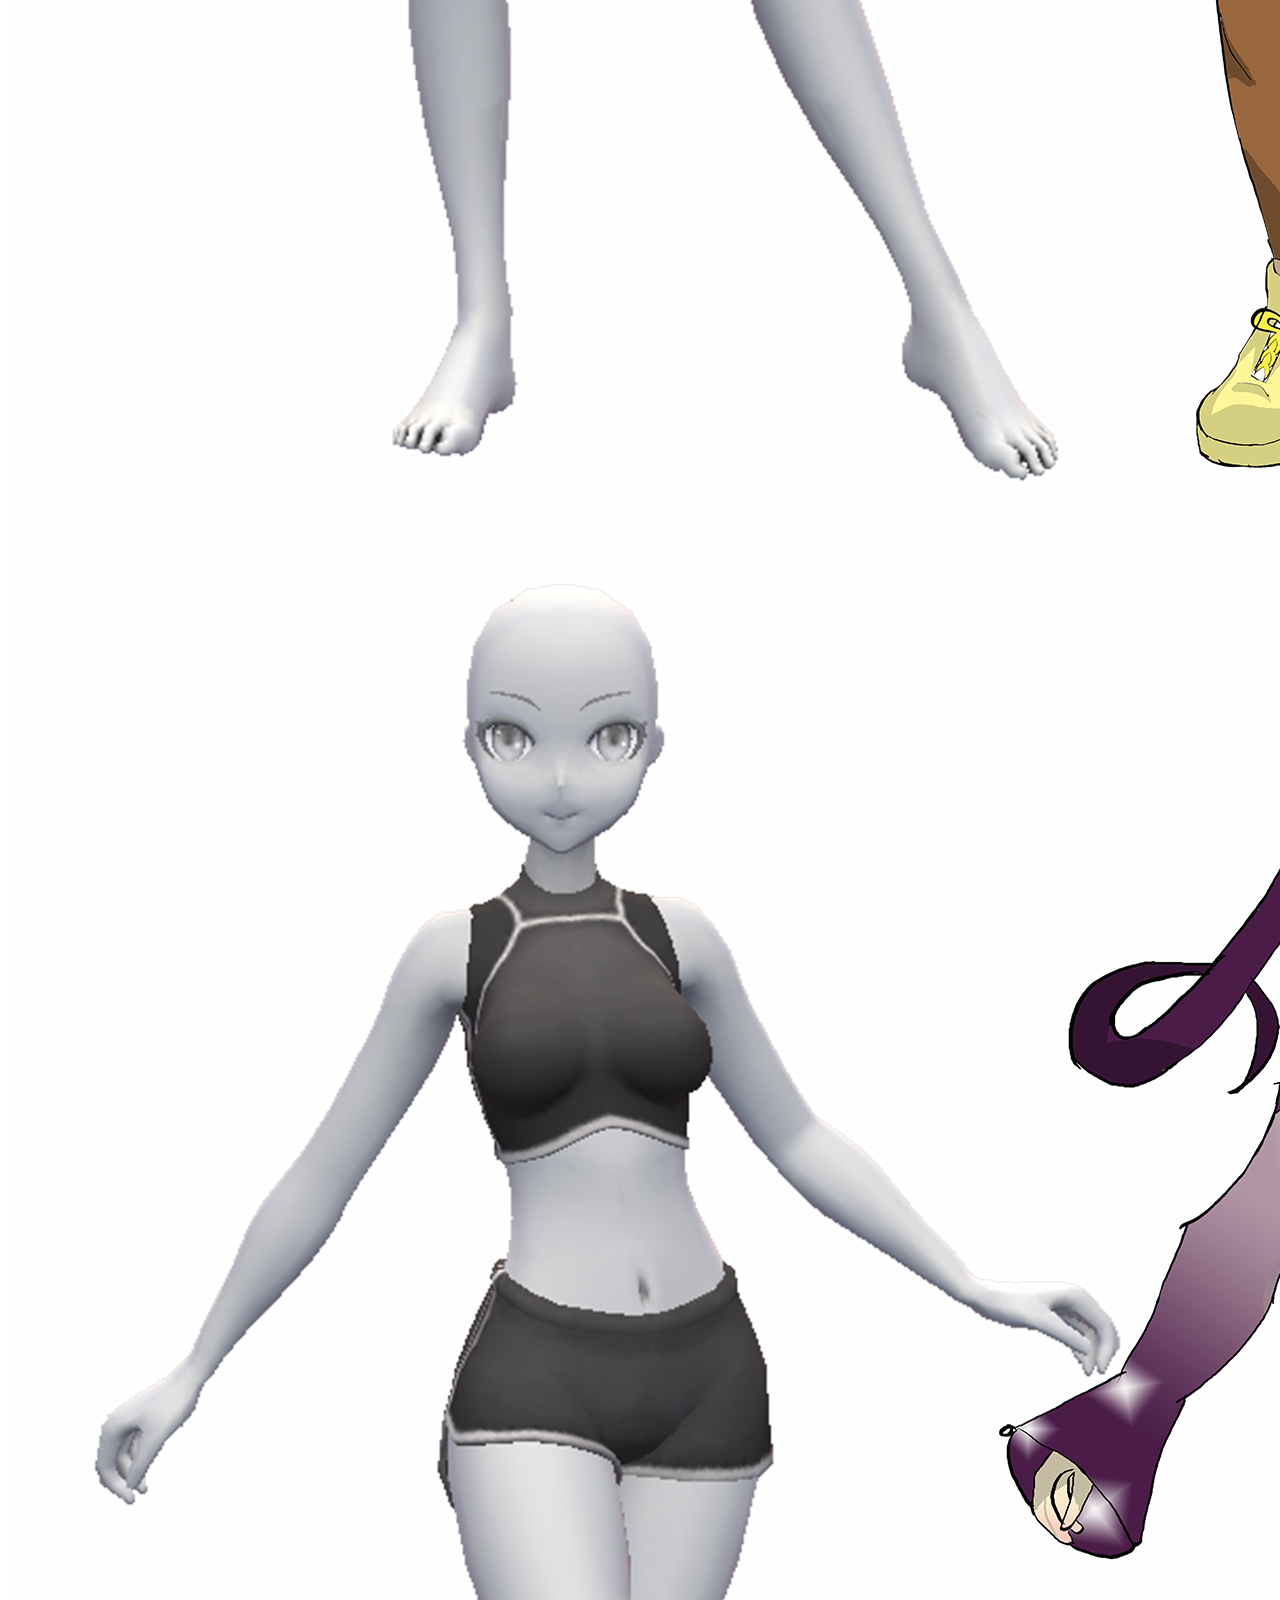
==== commit db112078: "Update workpage.html" ====
--- a/workpage.html
+++ b/workpage.html
@@ -3,480 +3,7 @@
 <head>
     <title>Jalen's Portfolio</title>
     <meta name="viewport" content="width=device-width, initial-scale=1.0">
-    <style>
-      body {
-        background-color: #1F1C1F;
-        background-blend-mode: overlay;
-        background-image: url("reference/abstract.avif");
-        background-size: cover;
-        background-repeat: no-repeat;
-        background-attachment: fixed;
-      }
-      .profile-area {
-        display: flex;
-        align-items: center;
-        margin-left: 30px
-      }
-      .profile-jalen {
-        width: 50px;
-        height: 50px;
-        margin-right: 10px;
-        margin-top: 20px;
-      }
-      .profile-picture {
-        width: 100%;
-        height: 100%;
-        border-radius: 50%;
-        cursor: pointer;
-      }
-      .authorname {
-        display: flex;
-        flex-direction: column;
-        justify-content: center;
-        margin-top: 10px;
-        cursor: pointer;
-      }
-      .name {
-        font-size: 20px;
-        font-family: 'Segoe UI', Tahoma, Geneva, Verdana, sans-serif;
-        font-weight: 650;
-        letter-spacing: 0.5px;
-        margin-bottom: 0;
-        margin-top: 15px;
-        color: white; 
-      }
-      .position {
-        font-size: 15px;
-        color: rgb(129, 119, 119);
-        font-family: 'Segoe UI', Tahoma, Geneva, Verdana, sans-serif;
-        margin-top: 0;
-      }
-      
-      /* This is for the center of the text ABOUT ME */
-
-      .text-intro-container {
-        display: flex;
-        flex-direction: column;
-        justify-content: center;
-        align-items: center;
-        height: 58vh;
-        text-align: left;
-        margin-left: -200px;
-      }
-      .text-aboutme {
-        font-size: 12px;
-        font-family: 'Segoe UI', Tahoma, Geneva, Verdana, sans-serif;
-        font-weight: 500;
-        color: rgb(247, 142, 56);
-        margin-bottom: -25px;
-        text-shadow: 1px 1px 50px rgb(255, 255, 255);
-        letter-spacing: 1px;
-      }
-      .first-para {
-        font-size: 48px;
-        font-family: "DM Serif Text", serif;
-        font-weight: 500;
-        letter-spacing: -0.1px;
-        text-shadow: 1px 1px 500px rgb(247, 209, 247);
-        color:rgb(189, 193, 197);
-      }
-      .first-para2 {
-        font-weight: bold;
-      }
-
-      /* Other social media links */
-      .link-insta {
-        font-size: 14px;
-        font-family: 'Segoe UI', Tahoma, Geneva, Verdana, sans-serif;
-        letter-spacing: -0.5px;
-        border-radius: 50px;
-        border: 1px solid rgb(97, 97, 97);
-        background-color: transparent;
-        color: rgb(175, 175, 175);
-        padding-top: 7px;
-        padding-bottom: 7px;
-        padding-left: 15px;
-        padding-right: 15px;
-        margin-right: 10px;
-        cursor: pointer;
-      }
-      
-      .link-youtube {
-        font-size: 14px;
-        font-family: 'Segoe UI', Tahoma, Geneva, Verdana, sans-serif;
-        letter-spacing: -0.5px;
-        border-radius: 50px;
-        border: 1px solid rgb(97, 97, 97);
-        background-color: transparent;
-        color: rgb(175, 175, 175);
-        padding-top: 7px;
-        padding-bottom: 7px;
-        padding-left: 20px;
-        padding-right: 20px;
-        cursor: pointer;
-      }
-
-      /* positioning it to the top right*/
-      .link-insta-youtube-container {
-        position: absolute;
-        top: 20px;
-        right: 20px;
-        display: flex;
-        justify-content: flex-end;
-        margin-right: 20px;
-        margin-top: 20px;
-      } 
-      
-      /* ScrollBar */
-      /* width */
-      ::-webkit-scrollbar {
-        width: 10px;
-      }
-      /* Track */
-      ::-webkit-scrollbar-track {
-        box-shadow: inset 0 0 5px grey;
-        border-radius: 10px;
-      }
-      /* Handle */
-      ::-webkit-scrollbar-thumb {
-        background: rgb(136, 136, 136);
-        border-radius: 10px;
-      }
-      /* Handle on Hover */
-      ::-webkit-scrollbar-thumb:hover {
-        background: rgb(104, 104, 104);
-      }
-
-      /* About Me */
-      .content-wrapper {
-        display: flex;
-        align-items: center;
-        justify-content: center;
-        margin-top: 10px;
-      }
-      .photo-jalen {
-        width: 28%;
-        height: auto;
-        border-radius: 20px;
-        margin-right: 35px;
-        cursor: pointer;
-      }
-      .photo-jalen:hover {
-        box-shadow: 0 0 10px rgb(167, 167, 167);
-      }
-      .greetings-container {
-        display: flex;
-        flex-direction: column;
-        align-items: flex-start;
-      }
-      .greeting {
-        font-size: 18px;
-        font-family: tahoma;
-        color: rgb(177, 177, 177);
-        margin-bottom: 15px;
-        letter-spacing: 0.5px;
-      }
-      .head-greeting {
-        font-size: 18px;
-        font-family: tahoma;
-        color: rgb(224, 224, 224);
-        margin-bottom: 15px;
-        letter-spacing: 0.5px;
-      }
-
-      /* Second Paragraph*/
-      .second-content-wrapper {
-        display: flex;
-        align-items: center;
-        justify-content: center;
-        margin-top: 50px;
-      }
-      .twin-photo {
-        width: 28%;
-        height: 650px;
-        border-radius: 20px;
-        margin-left: 35px;
-        cursor: pointer;
-      }
-      .twin-photo:hover {
-        box-shadow: 0 0 10px rgb(167, 167, 167);
-      }
-      .para-two-container {
-        display: flex;
-        flex-direction: column;
-        align-items: flex-start;
-      }
-      .para-two {
-        font-size: 18px;
-        font-family: tahoma;
-        color: rgb(177, 177, 177);
-        margin-bottom: 15px;
-        letter-spacing: 0.5px;
-      }
-      .head-para-two {
-        font-size: 18px;
-        font-family: tahoma;
-        color: rgb(224, 224, 224);
-        margin-bottom: 15px;
-        letter-spacing: 0.5px;
-      }
-      .title-character-design {
-        font-size: 100px;
-        font-family: 'Segoe UI', Tahoma, Geneva, Verdana, sans-serif;
-        text-align: center;
-        color: rgb(247, 142, 56);
-        background-color: rgba(31, 30, 30, 0.5);
-        padding: 12px;
-        box-shadow: 0 0 5px rgb(126, 126, 126);
-      }
-
-      /* Organize One*/ 
-      .charac-container1 {
-        display: flex;
-        align-items: center;
-        justify-content: center;
-        margin-top: 50px;
-      }
-      .charac1 {
-        width: 28%;
-        height: auto;
-      }
-      .charac2 {
-        width: 28%;
-        height: auto;
-      }
-      .charac3 {
-        width: 28%;
-        height: auto;
-      }
-
-      /* Organize Two*/
-      .charac-container2 {
-        display: flex;
-        align-items: center;
-        justify-content: center;
-        margin-top: 50px;
-      }
-      .charac4 {
-        width: 28%;
-        height: auto;
-      }
-      .charac5 {
-        width: 28%;
-        height: auto;
-      }
-      .charac6 {
-        width: 28%;
-        height: auto;
-      }
-
-      /* Organize Three*/
-      .charac-container3 {
-        display: flex;
-        align-items: center;
-        justify-content: center;
-        margin-top: 50px;
-      }
-      .charac7 {
-        width: 28%;
-        height: auto;
-      }
-      .charac8 {
-        width: 28%;
-        height: auto;
-      }
-      .charac9 {
-        width: 28%;
-        height: auto;
-      }
-
-      /* Organize Four*/
-      .charac-container4 {
-        display: flex;
-        align-items: center;
-        justify-content: center;
-        margin-top: 50px;
-      }
-      .charac10 {
-        width: 28%;
-        height: auto;
-      }
-
-      /* Character Model*/
-      .charac-container5 {
-        display: flex;
-        align-items: center;
-        justify-content: center;
-        margin-top: 50px;
-      }
-      .charac11:hover {
-        box-shadow: 0 0 10px rgb(167, 167, 167);
-      }
-      .charac11 {
-        width: 60%;
-        height: auto;
-        border-radius: 50px;
-        cursor: pointer;
-      }
-
-      /* 3D Modeling Pictures */
-      .title-3D-models {
-        font-size: 100px;
-        font-family: 'Segoe UI', Tahoma, Geneva, Verdana, sans-serif;
-        text-align: center;
-        color: rgb(247, 142, 56);
-        background-color: rgba(31, 30, 30, 0.5);
-        padding: 12px;
-        box-shadow: 0 0 5px rgb(126, 126, 126);
-        margin-top: 100px;
-      }
-
-      /* Organize 3D Models */
-      .model-container1 {
-        display: flex;
-        align-items: center;
-        justify-content: center;
-        margin-top: 50px;
-        gap: 20px;
-      }
-      .model-ghostbuster:hover {
-        box-shadow: 0 0 10px rgb(167, 167, 167);
-      }
-      .model-glass:hover {
-        box-shadow: 0 0 10px rgb(167, 167, 167);
-      }
-      .model-ghostbuster {
-        width: 40%;
-        height: auto;
-        border-radius: 50px;
-        cursor: pointer;
-      }
-      .model-glass {
-        width: 40%;
-        height: auto;
-        border-radius: 50px;
-        cursor: pointer;
-      }
-
-      /* Organize 3D Model*/
-      .model-container2 {
-        display: flex;
-        align-items: center;
-        justify-content: center;
-        margin-top: 50px;
-        gap: 20px;
-      }
-      .model-caf:hover {
-        box-shadow: 0 0 10px rgb(167, 167, 167);
-      }
-      .model-classroom:hover {
-        box-shadow: 0 0 10px rgb(167, 167, 167);
-      }
-      .model-caf {
-        width: 40%;
-        height: auto;
-        border-radius: 50px;
-        cursor: pointer;
-      }
-      .model-classroom {
-        width: 40%;
-        height: auto;
-        border-radius: 50px;
-        cursor: pointer;
-      }
-
-      /* Organize 3D Model */
-      .model-container3 {
-        display: flex;
-        align-items: center;
-        justify-content: center;
-        margin-top: 50px;
-        gap: 20px;
-      }
-      .model-chess:hover {
-        box-shadow: 0 0 10px rgb(167, 167, 167);
-      }
-      .model-chess {
-        width: 40%;
-        height: auto;
-        border-radius: 50px;
-        cursor: pointer;
-      }
-      .model-dinnertable:hover {
-        box-shadow: 0 0 10px rgb(167, 167, 167);
-      }
-      .model-dinnertable {
-        width: 40%;
-        height: auto;
-        border-radius: 50px;
-        cursor: pointer;
-      }
-
-      .model-container4 {
-        display: flex;
-        align-items: center;
-        justify-content: center;
-        margin-top: 50px;
-      }
-      .model-house:hover {
-        box-shadow: 0 0 10px rgb(167, 167, 167);
-      }
-      .model-house {
-        width: 60%;
-        height: auto;
-        border-radius: 50px;
-        cursor: pointer;
-      }
-
-      /* Video Area */
-      .video-animation {
-        font-size: 100px;
-        font-family: 'Segoe UI', Tahoma, Geneva, Verdana, sans-serif;
-        text-align: center;
-        color: rgb(247, 142, 56);
-        background-color: rgba(31, 30, 30, 0.5);
-        padding: 12px;
-        box-shadow: 0 0 5px rgb(126, 126, 126);
-        margin-top: 100px;
-      }
-      .video-ball {
-        display: flex;
-        justify-content: center;
-        align-items: center;
-        margin-top: 50px;
-      }
-      .video-jump {
-        display: flex;
-        justify-content: center;
-        align-items: center;
-        margin-top: 50px;
-      }
-      .video-car {
-        display: flex;
-        justify-content: center;
-        align-items: center;
-        margin-top: 50px;
-      }
-      .video-hand {
-        display: flex;
-        justify-content: center;
-        align-items: center;
-        margin-top: 50px;
-      }
-      .video-backhoe {
-        display: flex;
-        justify-content: center;
-        align-items: center;
-        margin-top: 50px;
-      }
-
-      video {
-        width: 80;
-        max-width: 800px;
-        border-radius: 10px;
-        box-shadow: 0 0 10px rgba(0, 0, 0, 0.2);
-      }
-    </style>
+    <link rel="stylesheet> href="workpage.css>
 </head>
 <body>
     <div class="profile-area">
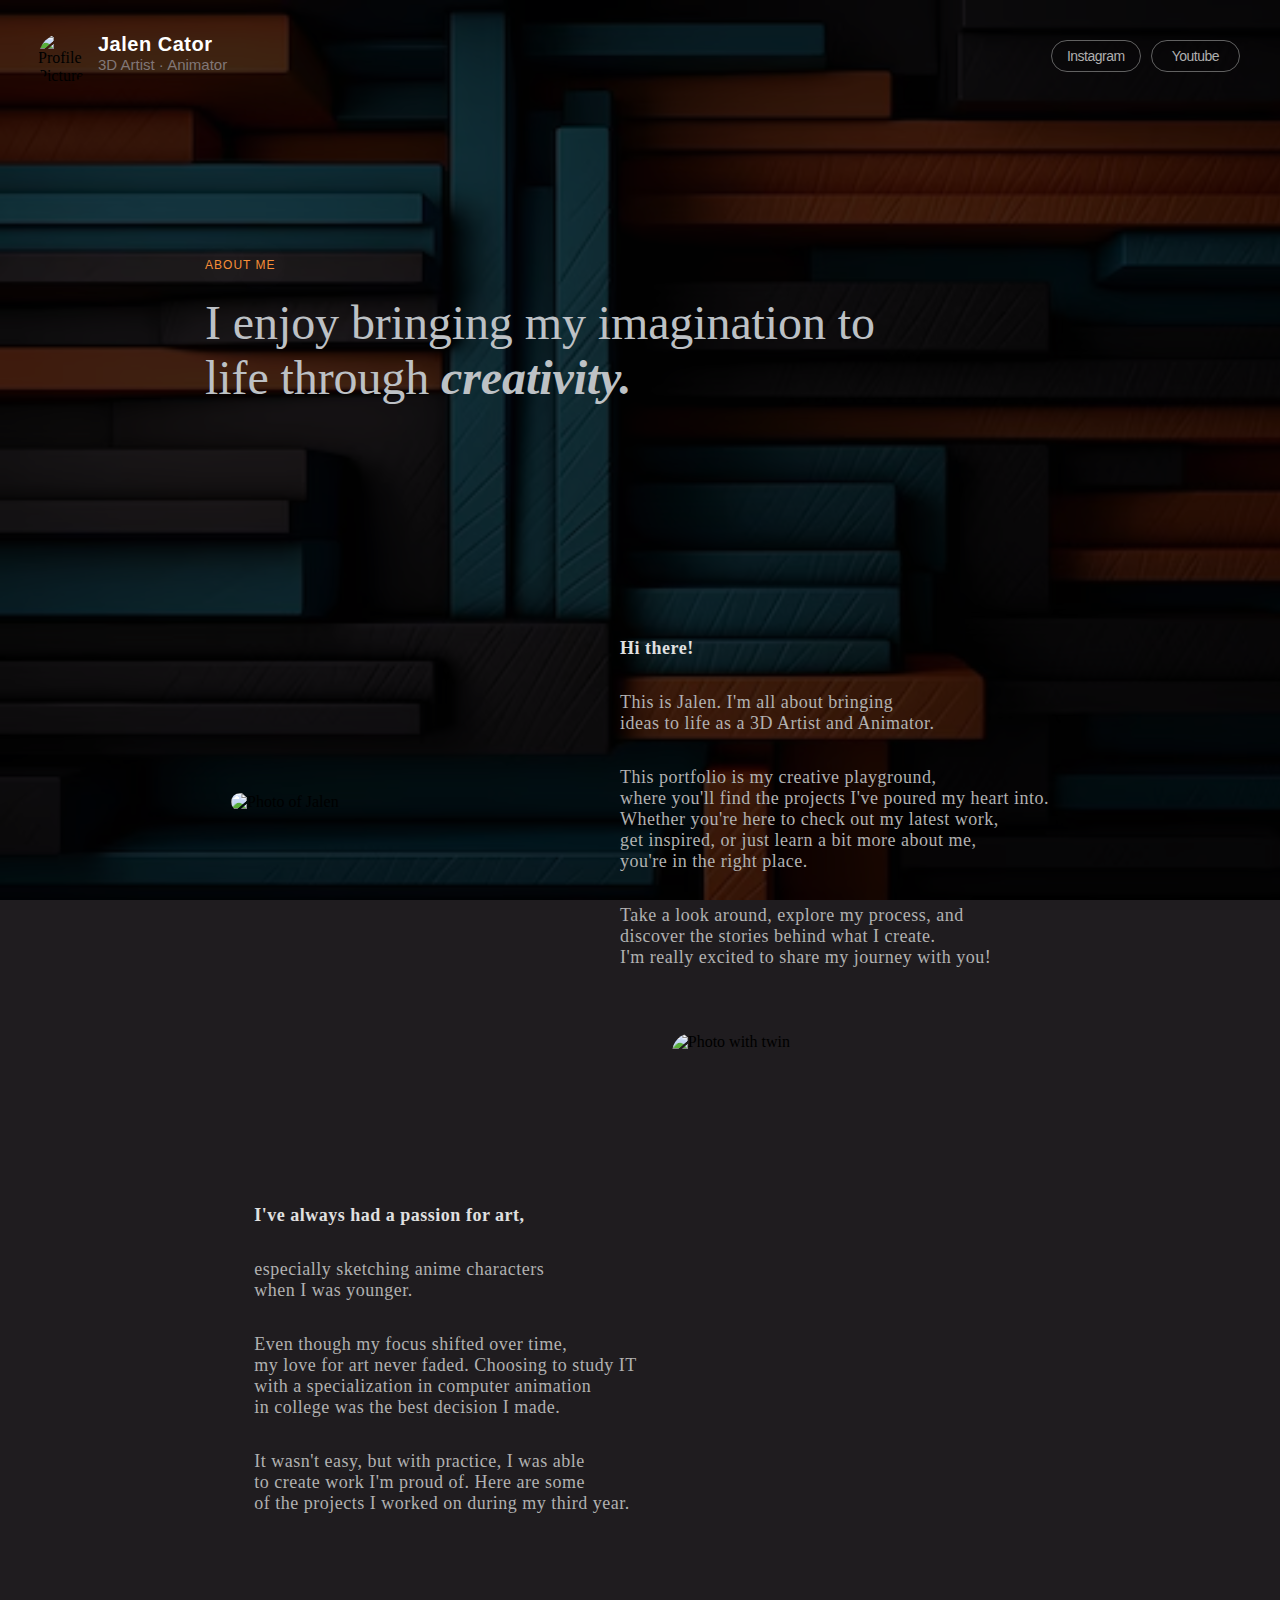
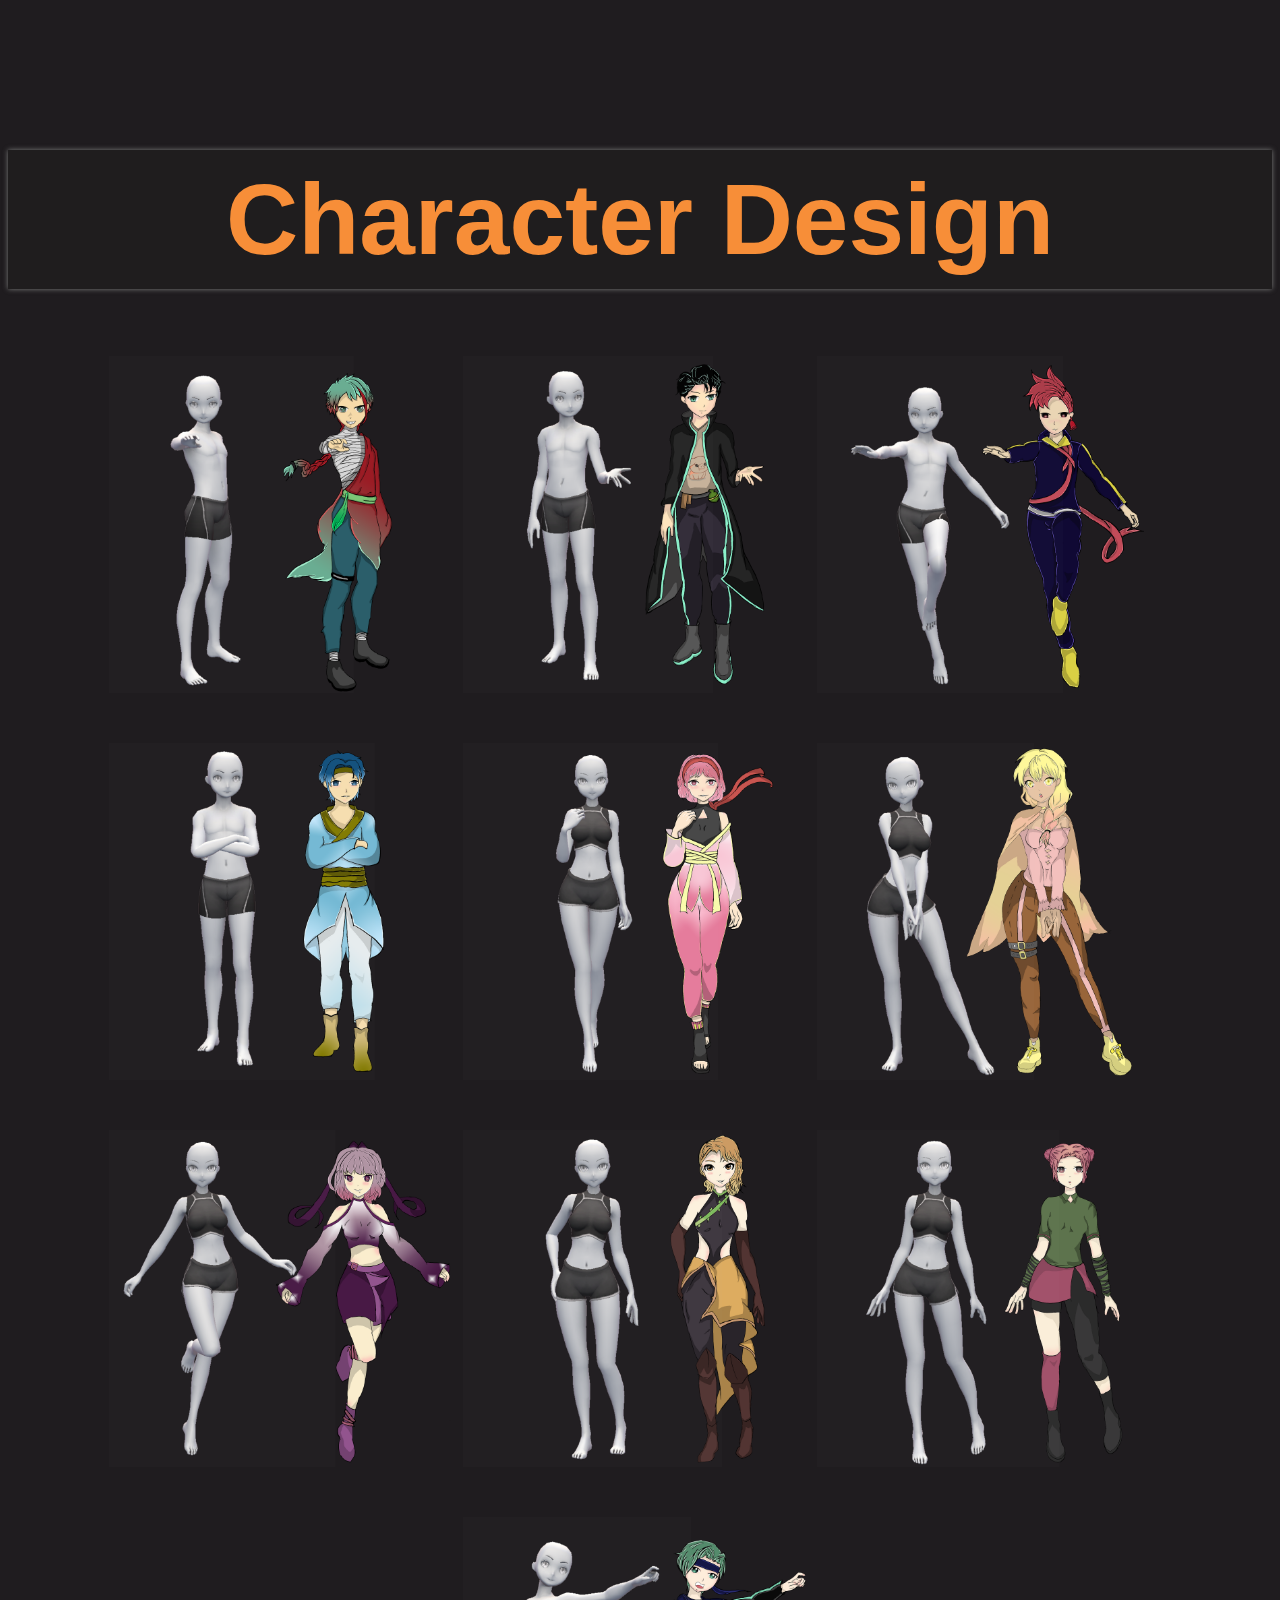
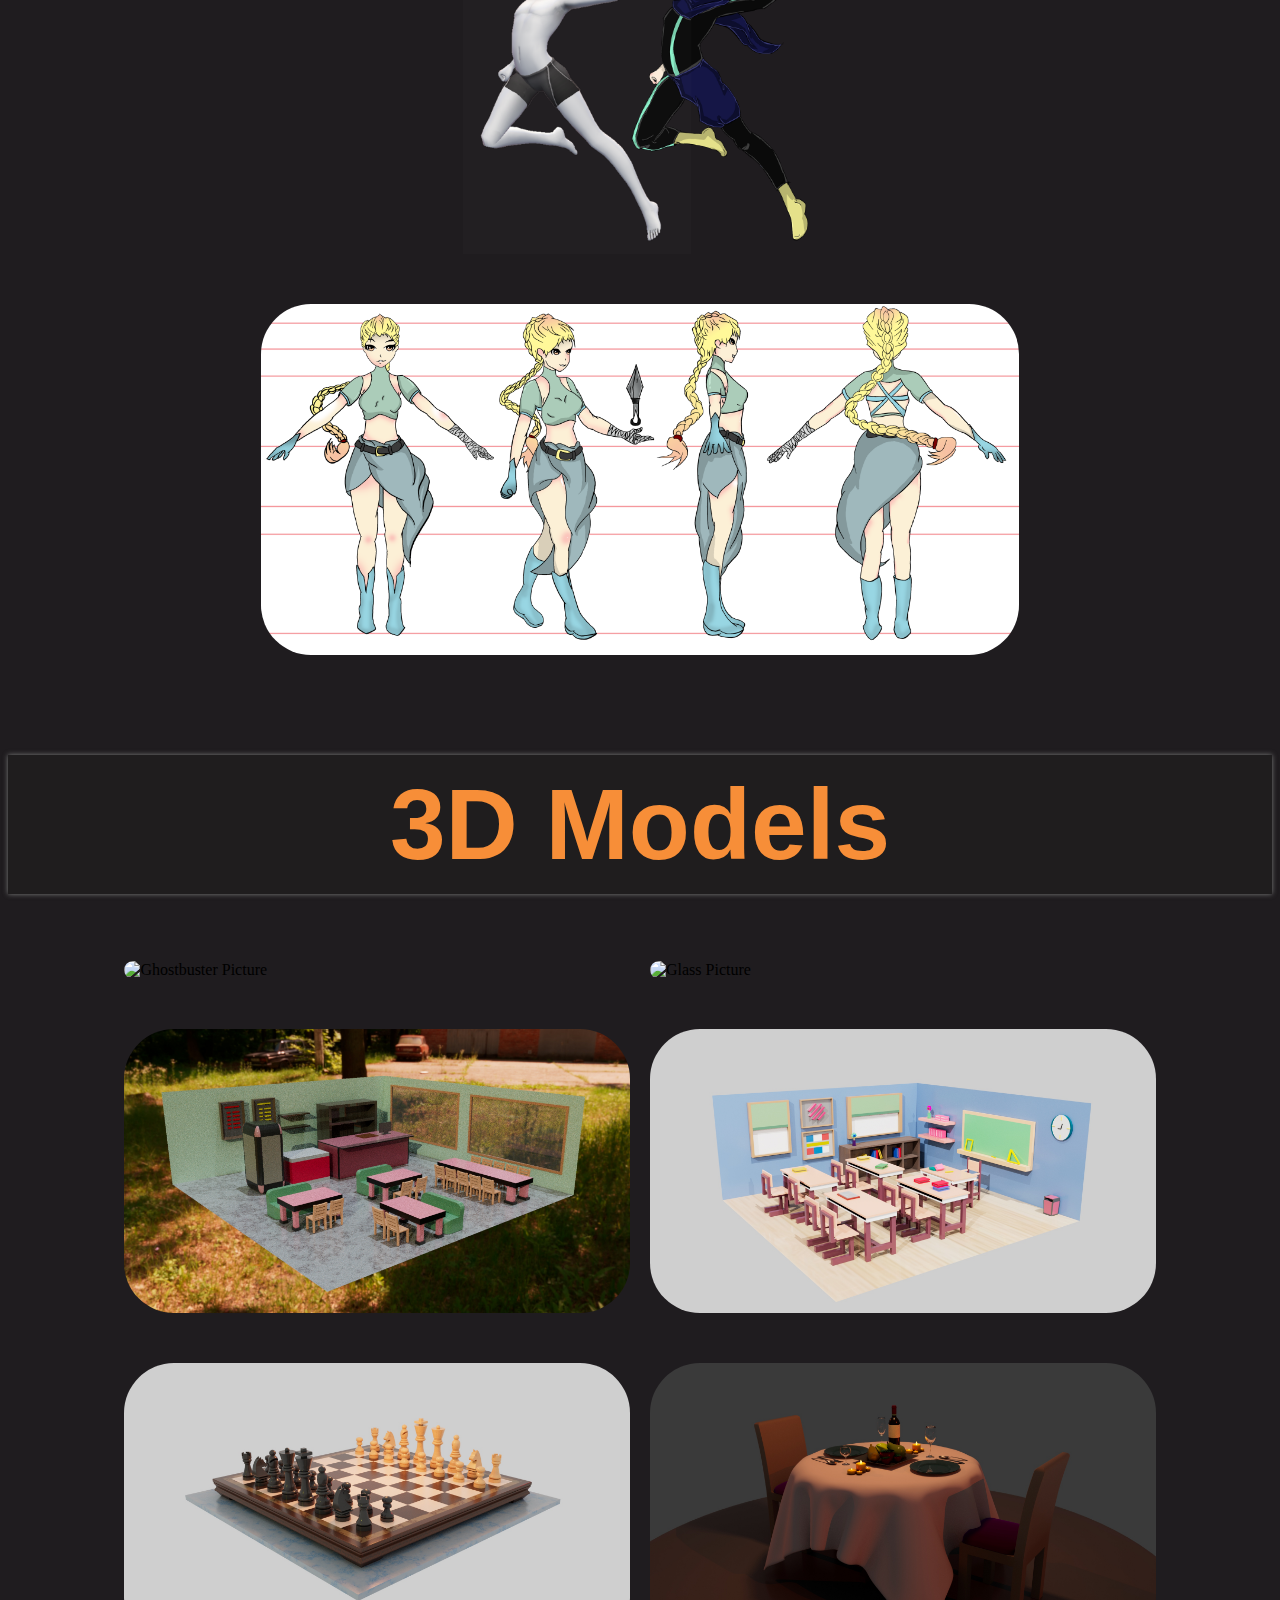
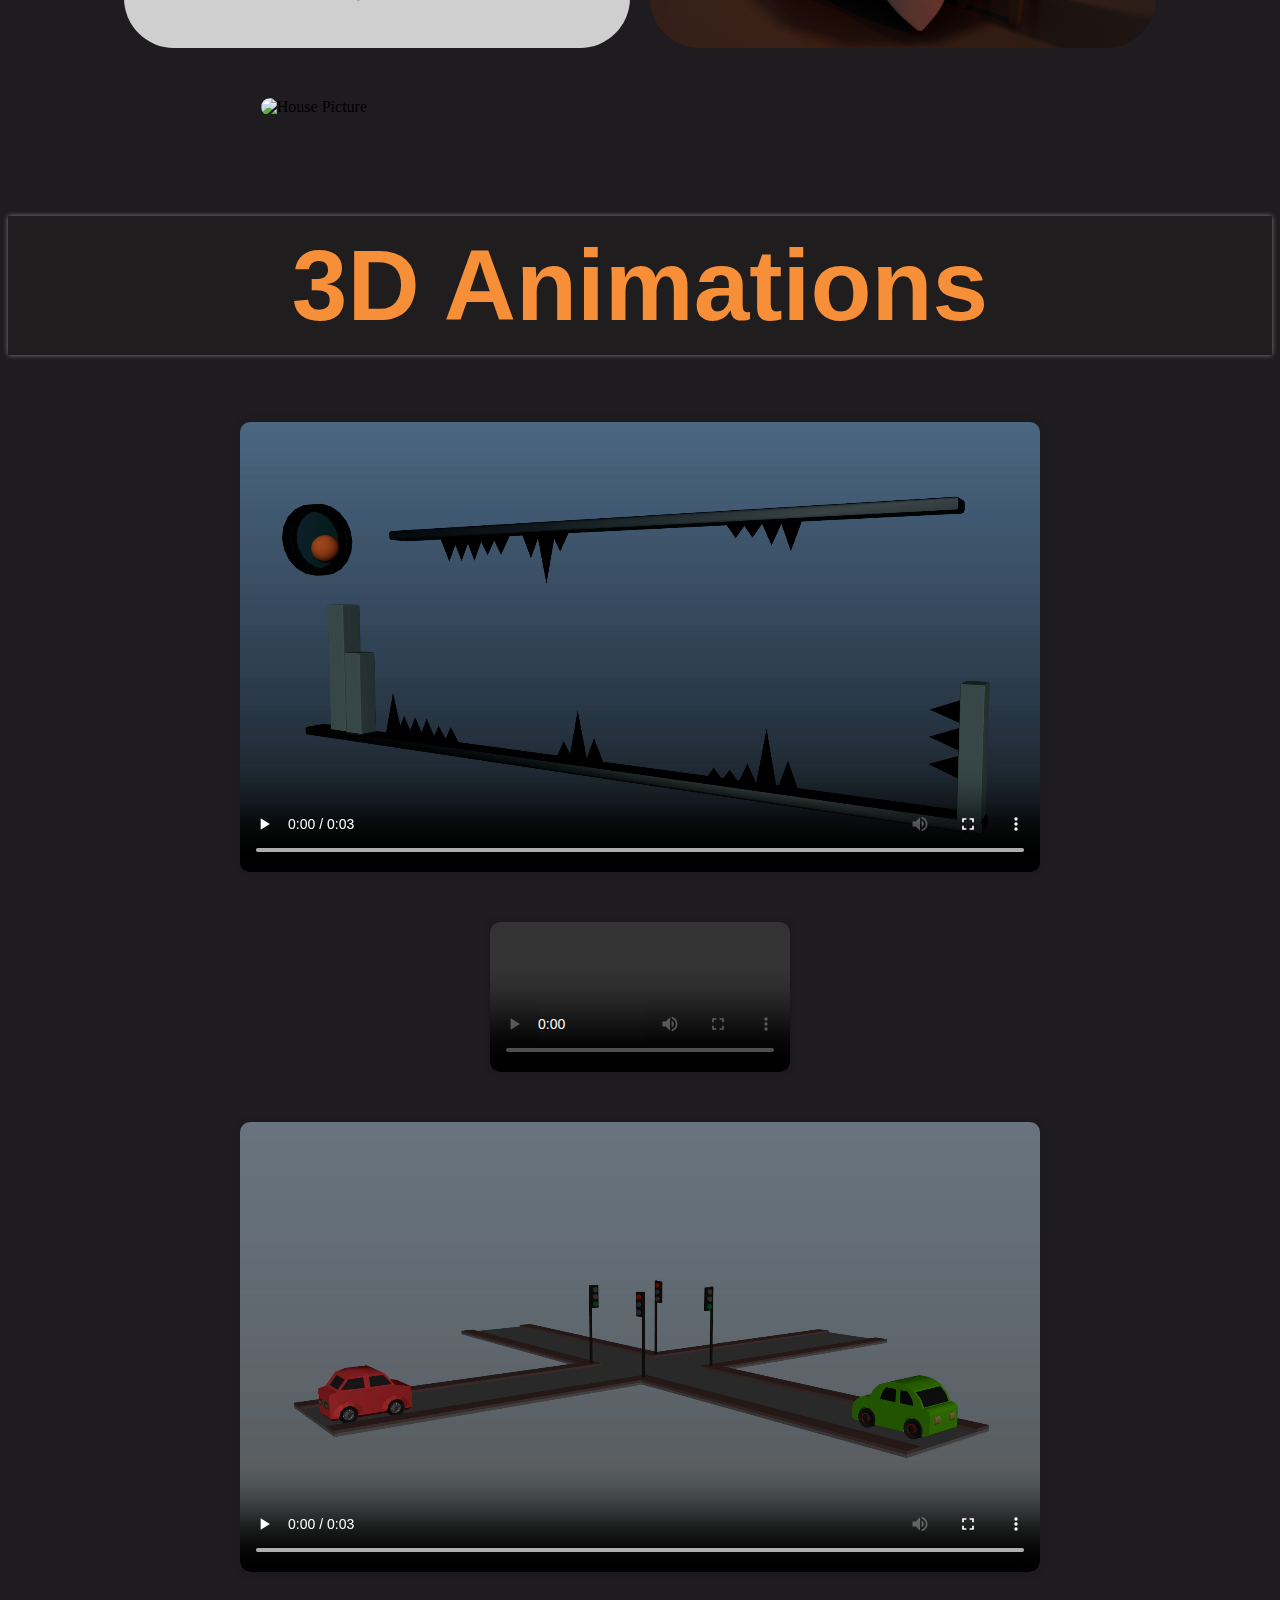
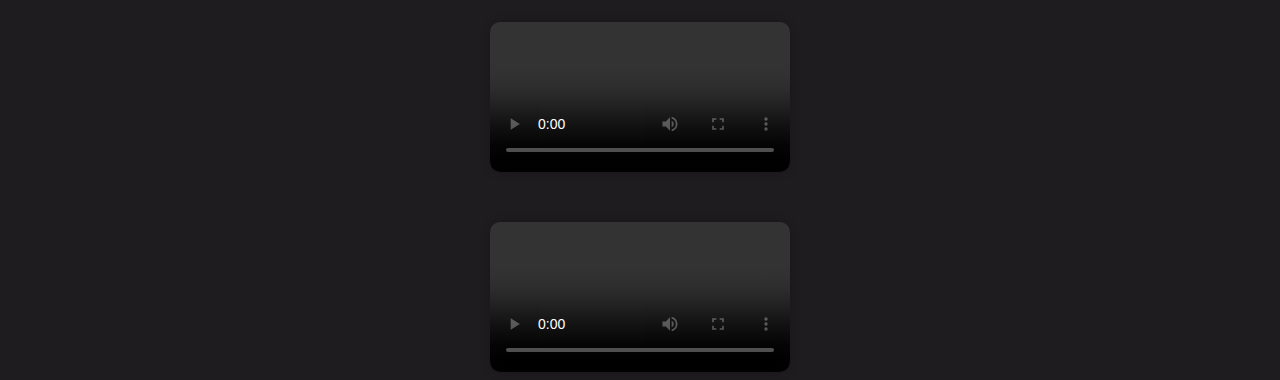
==== commit c1ed01f7: "Update workpage.html" ====
--- a/workpage.html
+++ b/workpage.html
@@ -3,12 +3,12 @@
 <head>
     <title>Jalen's Portfolio</title>
     <meta name="viewport" content="width=device-width, initial-scale=1.0">
-    <link rel="stylesheet> href="workpage.css>
+    <link rel="stylesheet" href="workpage.css">
 </head>
 <body>
     <div class="profile-area">
         <div class="profile-jalen">
-          <img class="profile-picture" src="reference/441044830_1178048500180121_3288237522833053096_n.jpg" alt="Profile Picture">
+          <img class="profile-picture" src="reference/441044830_1178048500180121_3288237522833053096_n.JPG" alt="Profile Picture">
         </div>
         <div class="authorname">
           <p class="name">Jalen Cator</p>
--- a/workpage.css
+++ b/workpage.css
@@ -0,0 +1,472 @@
+body {
+  background-color: #1F1C1F;
+  background-blend-mode: overlay;
+  background-image: url("reference/abstract.avif");
+  background-size: cover;
+  background-repeat: no-repeat;
+  background-attachment: fixed;
+}
+.profile-area {
+  display: flex;
+  align-items: center;
+  margin-left: 30px
+}
+.profile-jalen {
+  width: 50px;
+  height: 50px;
+  margin-right: 10px;
+  margin-top: 20px;
+}
+.profile-picture {
+  width: 100%;
+  height: 100%;
+  border-radius: 50%;
+  cursor: pointer;
+}
+.authorname {
+  display: flex;
+  flex-direction: column;
+  justify-content: center;
+  margin-top: 10px;
+  cursor: pointer;
+}
+.name {
+  font-size: 20px;
+  font-family: 'Segoe UI', Tahoma, Geneva, Verdana, sans-serif;
+  font-weight: 650;
+  letter-spacing: 0.5px;
+  margin-bottom: 0;
+  margin-top: 15px;
+  color: white; 
+}
+.position {
+  font-size: 15px;
+  color: rgb(129, 119, 119);
+  font-family: 'Segoe UI', Tahoma, Geneva, Verdana, sans-serif;
+  margin-top: 0;
+}
+
+/* This is for the center of the text ABOUT ME */
+
+.text-intro-container {
+  display: flex;
+  flex-direction: column;
+  justify-content: center;
+  align-items: center;
+  height: 58vh;
+  text-align: left;
+  margin-left: -200px;
+}
+.text-aboutme {
+  font-size: 12px;
+  font-family: 'Segoe UI', Tahoma, Geneva, Verdana, sans-serif;
+  font-weight: 500;
+  color: rgb(247, 142, 56);
+  margin-bottom: -25px;
+  text-shadow: 1px 1px 50px rgb(255, 255, 255);
+  letter-spacing: 1px;
+}
+.first-para {
+  font-size: 48px;
+  font-family: "DM Serif Text", serif;
+  font-weight: 500;
+  letter-spacing: -0.1px;
+  text-shadow: 1px 1px 500px rgb(247, 209, 247);
+  color:rgb(189, 193, 197);
+}
+.first-para2 {
+  font-weight: bold;
+}
+
+/* Other social media links */
+.link-insta {
+  font-size: 14px;
+  font-family: 'Segoe UI', Tahoma, Geneva, Verdana, sans-serif;
+  letter-spacing: -0.5px;
+  border-radius: 50px;
+  border: 1px solid rgb(97, 97, 97);
+  background-color: transparent;
+  color: rgb(175, 175, 175);
+  padding-top: 7px;
+  padding-bottom: 7px;
+  padding-left: 15px;
+  padding-right: 15px;
+  margin-right: 10px;
+  cursor: pointer;
+}
+
+.link-youtube {
+  font-size: 14px;
+  font-family: 'Segoe UI', Tahoma, Geneva, Verdana, sans-serif;
+  letter-spacing: -0.5px;
+  border-radius: 50px;
+  border: 1px solid rgb(97, 97, 97);
+  background-color: transparent;
+  color: rgb(175, 175, 175);
+  padding-top: 7px;
+  padding-bottom: 7px;
+  padding-left: 20px;
+  padding-right: 20px;
+  cursor: pointer;
+}
+
+/* positioning it to the top right*/
+.link-insta-youtube-container {
+  position: absolute;
+  top: 20px;
+  right: 20px;
+  display: flex;
+  justify-content: flex-end;
+  margin-right: 20px;
+  margin-top: 20px;
+} 
+
+/* ScrollBar */
+/* width */
+::-webkit-scrollbar {
+  width: 10px;
+}
+/* Track */
+::-webkit-scrollbar-track {
+  box-shadow: inset 0 0 5px grey;
+  border-radius: 10px;
+}
+/* Handle */
+::-webkit-scrollbar-thumb {
+  background: rgb(136, 136, 136);
+  border-radius: 10px;
+}
+/* Handle on Hover */
+::-webkit-scrollbar-thumb:hover {
+  background: rgb(104, 104, 104);
+}
+
+/* About Me */
+.content-wrapper {
+  display: flex;
+  align-items: center;
+  justify-content: center;
+  margin-top: 10px;
+}
+.photo-jalen {
+  width: 28%;
+  height: auto;
+  border-radius: 20px;
+  margin-right: 35px;
+  cursor: pointer;
+}
+.photo-jalen:hover {
+  box-shadow: 0 0 10px rgb(167, 167, 167);
+}
+.greetings-container {
+  display: flex;
+  flex-direction: column;
+  align-items: flex-start;
+}
+.greeting {
+  font-size: 18px;
+  font-family: tahoma;
+  color: rgb(177, 177, 177);
+  margin-bottom: 15px;
+  letter-spacing: 0.5px;
+}
+.head-greeting {
+  font-size: 18px;
+  font-family: tahoma;
+  color: rgb(224, 224, 224);
+  margin-bottom: 15px;
+  letter-spacing: 0.5px;
+}
+
+/* Second Paragraph*/
+.second-content-wrapper {
+  display: flex;
+  align-items: center;
+  justify-content: center;
+  margin-top: 50px;
+}
+.twin-photo {
+  width: 28%;
+  height: 650px;
+  border-radius: 20px;
+  margin-left: 35px;
+  cursor: pointer;
+}
+.twin-photo:hover {
+  box-shadow: 0 0 10px rgb(167, 167, 167);
+}
+.para-two-container {
+  display: flex;
+  flex-direction: column;
+  align-items: flex-start;
+}
+.para-two {
+  font-size: 18px;
+  font-family: tahoma;
+  color: rgb(177, 177, 177);
+  margin-bottom: 15px;
+  letter-spacing: 0.5px;
+}
+.head-para-two {
+  font-size: 18px;
+  font-family: tahoma;
+  color: rgb(224, 224, 224);
+  margin-bottom: 15px;
+  letter-spacing: 0.5px;
+}
+.title-character-design {
+  font-size: 100px;
+  font-family: 'Segoe UI', Tahoma, Geneva, Verdana, sans-serif;
+  text-align: center;
+  color: rgb(247, 142, 56);
+  background-color: rgba(31, 30, 30, 0.5);
+  padding: 12px;
+  box-shadow: 0 0 5px rgb(126, 126, 126);
+}
+
+/* Organize One*/ 
+.charac-container1 {
+  display: flex;
+  align-items: center;
+  justify-content: center;
+  margin-top: 50px;
+}
+.charac1 {
+  width: 28%;
+  height: auto;
+}
+.charac2 {
+  width: 28%;
+  height: auto;
+}
+.charac3 {
+  width: 28%;
+  height: auto;
+}
+
+/* Organize Two*/
+.charac-container2 {
+  display: flex;
+  align-items: center;
+  justify-content: center;
+  margin-top: 50px;
+}
+.charac4 {
+  width: 28%;
+  height: auto;
+}
+.charac5 {
+  width: 28%;
+  height: auto;
+}
+.charac6 {
+  width: 28%;
+  height: auto;
+}
+
+/* Organize Three*/
+.charac-container3 {
+  display: flex;
+  align-items: center;
+  justify-content: center;
+  margin-top: 50px;
+}
+.charac7 {
+  width: 28%;
+  height: auto;
+}
+.charac8 {
+  width: 28%;
+  height: auto;
+}
+.charac9 {
+  width: 28%;
+  height: auto;
+}
+
+/* Organize Four*/
+.charac-container4 {
+  display: flex;
+  align-items: center;
+  justify-content: center;
+  margin-top: 50px;
+}
+.charac10 {
+  width: 28%;
+  height: auto;
+}
+
+/* Character Model*/
+.charac-container5 {
+  display: flex;
+  align-items: center;
+  justify-content: center;
+  margin-top: 50px;
+}
+.charac11:hover {
+  box-shadow: 0 0 10px rgb(167, 167, 167);
+}
+.charac11 {
+  width: 60%;
+  height: auto;
+  border-radius: 50px;
+  cursor: pointer;
+}
+
+/* 3D Modeling Pictures */
+.title-3D-models {
+  font-size: 100px;
+  font-family: 'Segoe UI', Tahoma, Geneva, Verdana, sans-serif;
+  text-align: center;
+  color: rgb(247, 142, 56);
+  background-color: rgba(31, 30, 30, 0.5);
+  padding: 12px;
+  box-shadow: 0 0 5px rgb(126, 126, 126);
+  margin-top: 100px;
+}
+
+/* Organize 3D Models */
+.model-container1 {
+  display: flex;
+  align-items: center;
+  justify-content: center;
+  margin-top: 50px;
+  gap: 20px;
+}
+.model-ghostbuster:hover {
+  box-shadow: 0 0 10px rgb(167, 167, 167);
+}
+.model-glass:hover {
+  box-shadow: 0 0 10px rgb(167, 167, 167);
+}
+.model-ghostbuster {
+  width: 40%;
+  height: auto;
+  border-radius: 50px;
+  cursor: pointer;
+}
+.model-glass {
+  width: 40%;
+  height: auto;
+  border-radius: 50px;
+  cursor: pointer;
+}
+
+/* Organize 3D Model*/
+.model-container2 {
+  display: flex;
+  align-items: center;
+  justify-content: center;
+  margin-top: 50px;
+  gap: 20px;
+}
+.model-caf:hover {
+  box-shadow: 0 0 10px rgb(167, 167, 167);
+}
+.model-classroom:hover {
+  box-shadow: 0 0 10px rgb(167, 167, 167);
+}
+.model-caf {
+  width: 40%;
+  height: auto;
+  border-radius: 50px;
+  cursor: pointer;
+}
+.model-classroom {
+  width: 40%;
+  height: auto;
+  border-radius: 50px;
+  cursor: pointer;
+}
+
+/* Organize 3D Model */
+.model-container3 {
+  display: flex;
+  align-items: center;
+  justify-content: center;
+  margin-top: 50px;
+  gap: 20px;
+}
+.model-chess:hover {
+  box-shadow: 0 0 10px rgb(167, 167, 167);
+}
+.model-chess {
+  width: 40%;
+  height: auto;
+  border-radius: 50px;
+  cursor: pointer;
+}
+.model-dinnertable:hover {
+  box-shadow: 0 0 10px rgb(167, 167, 167);
+}
+.model-dinnertable {
+  width: 40%;
+  height: auto;
+  border-radius: 50px;
+  cursor: pointer;
+}
+
+.model-container4 {
+  display: flex;
+  align-items: center;
+  justify-content: center;
+  margin-top: 50px;
+}
+.model-house:hover {
+  box-shadow: 0 0 10px rgb(167, 167, 167);
+}
+.model-house {
+  width: 60%;
+  height: auto;
+  border-radius: 50px;
+  cursor: pointer;
+}
+
+/* Video Area */
+.video-animation {
+  font-size: 100px;
+  font-family: 'Segoe UI', Tahoma, Geneva, Verdana, sans-serif;
+  text-align: center;
+  color: rgb(247, 142, 56);
+  background-color: rgba(31, 30, 30, 0.5);
+  padding: 12px;
+  box-shadow: 0 0 5px rgb(126, 126, 126);
+  margin-top: 100px;
+}
+.video-ball {
+  display: flex;
+  justify-content: center;
+  align-items: center;
+  margin-top: 50px;
+}
+.video-jump {
+  display: flex;
+  justify-content: center;
+  align-items: center;
+  margin-top: 50px;
+}
+.video-car {
+  display: flex;
+  justify-content: center;
+  align-items: center;
+  margin-top: 50px;
+}
+.video-hand {
+  display: flex;
+  justify-content: center;
+  align-items: center;
+  margin-top: 50px;
+}
+.video-backhoe {
+  display: flex;
+  justify-content: center;
+  align-items: center;
+  margin-top: 50px;
+}
+
+video {
+  width: 80;
+  max-width: 800px;
+  border-radius: 10px;
+  box-shadow: 0 0 10px rgba(0, 0, 0, 0.2);
+}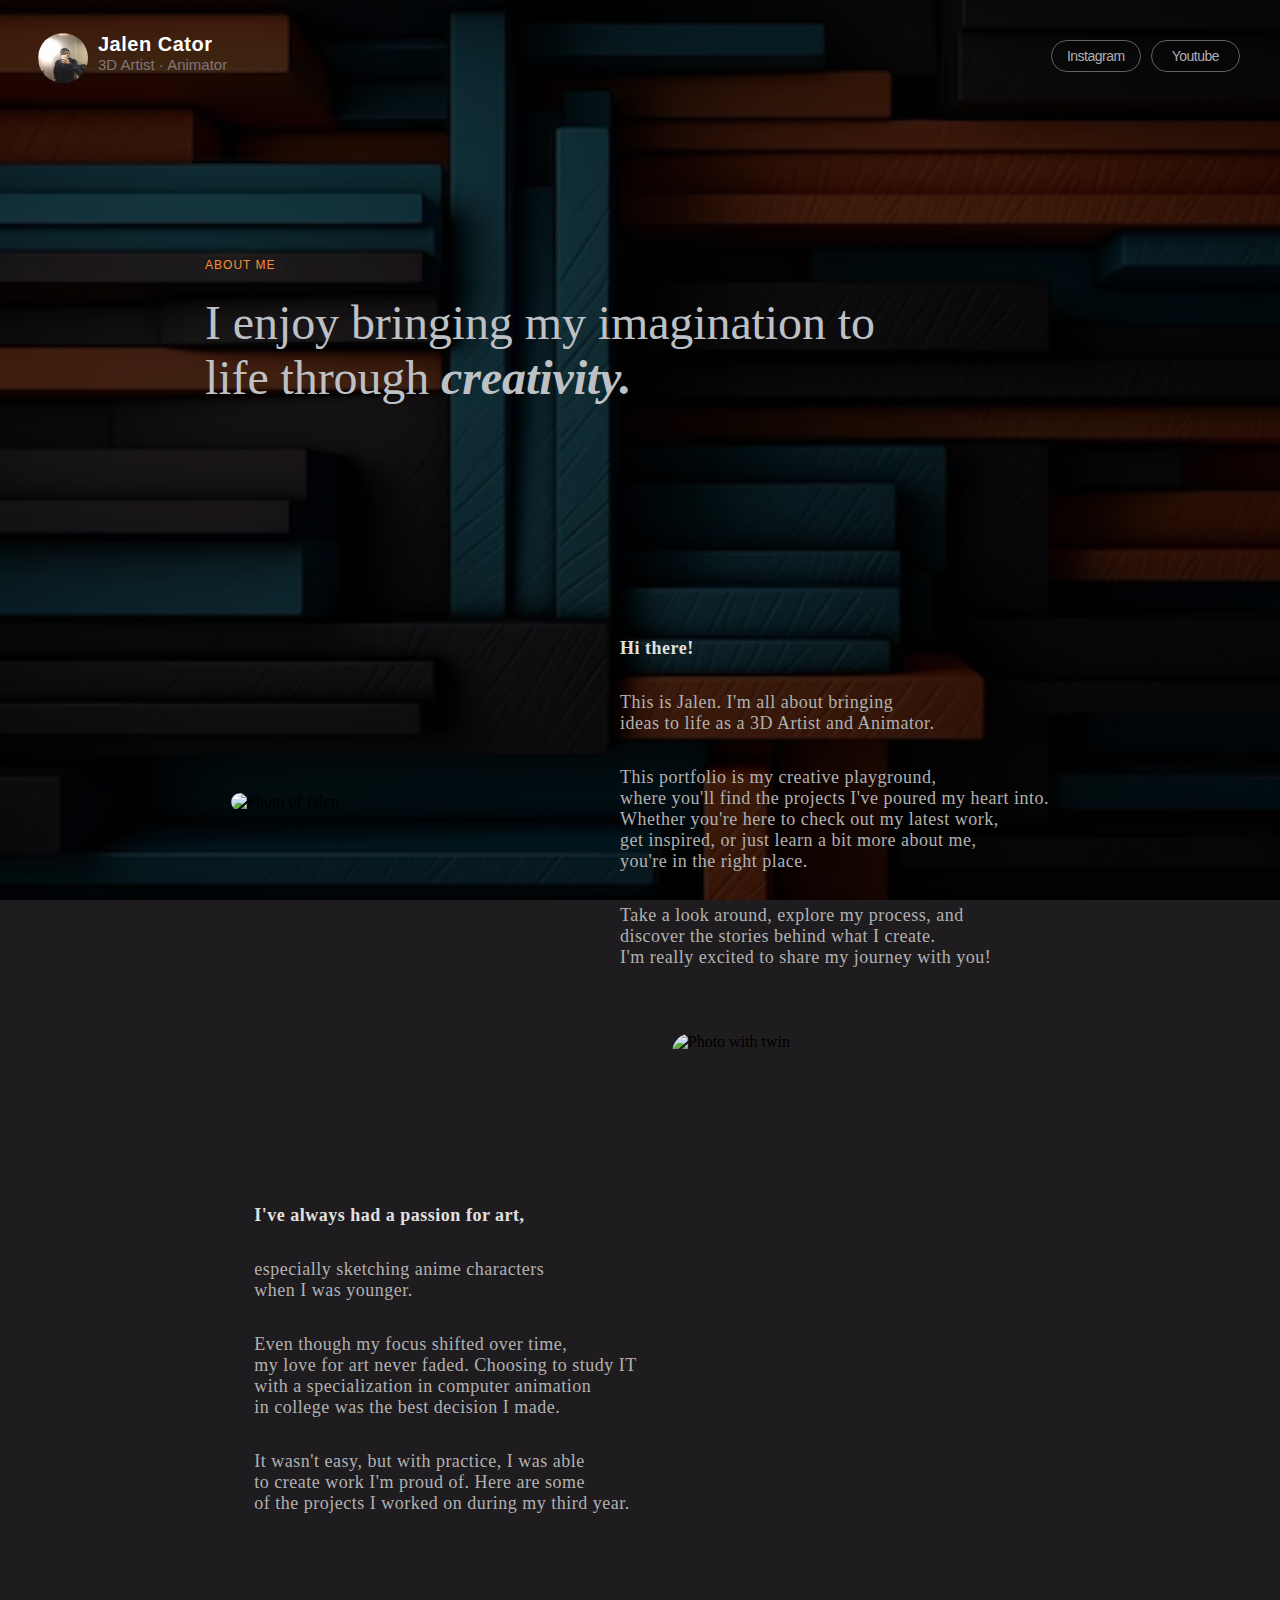
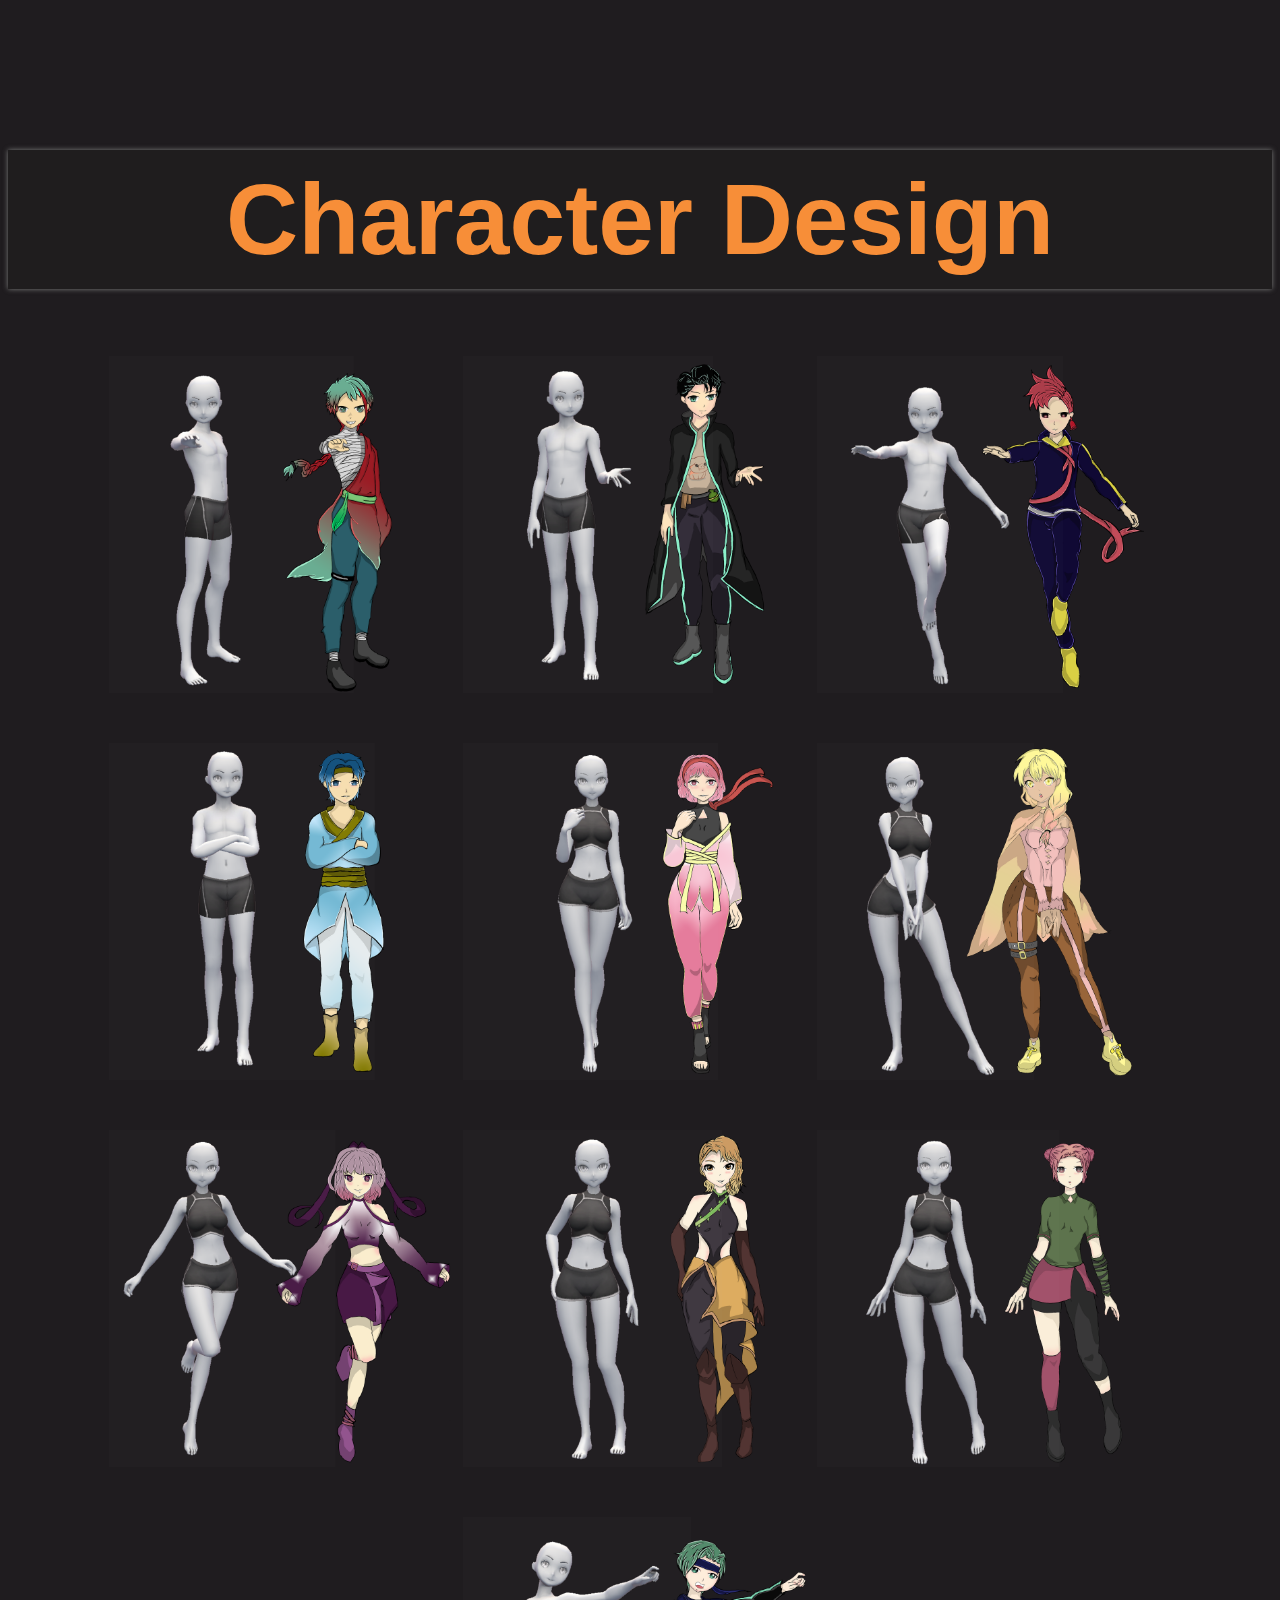
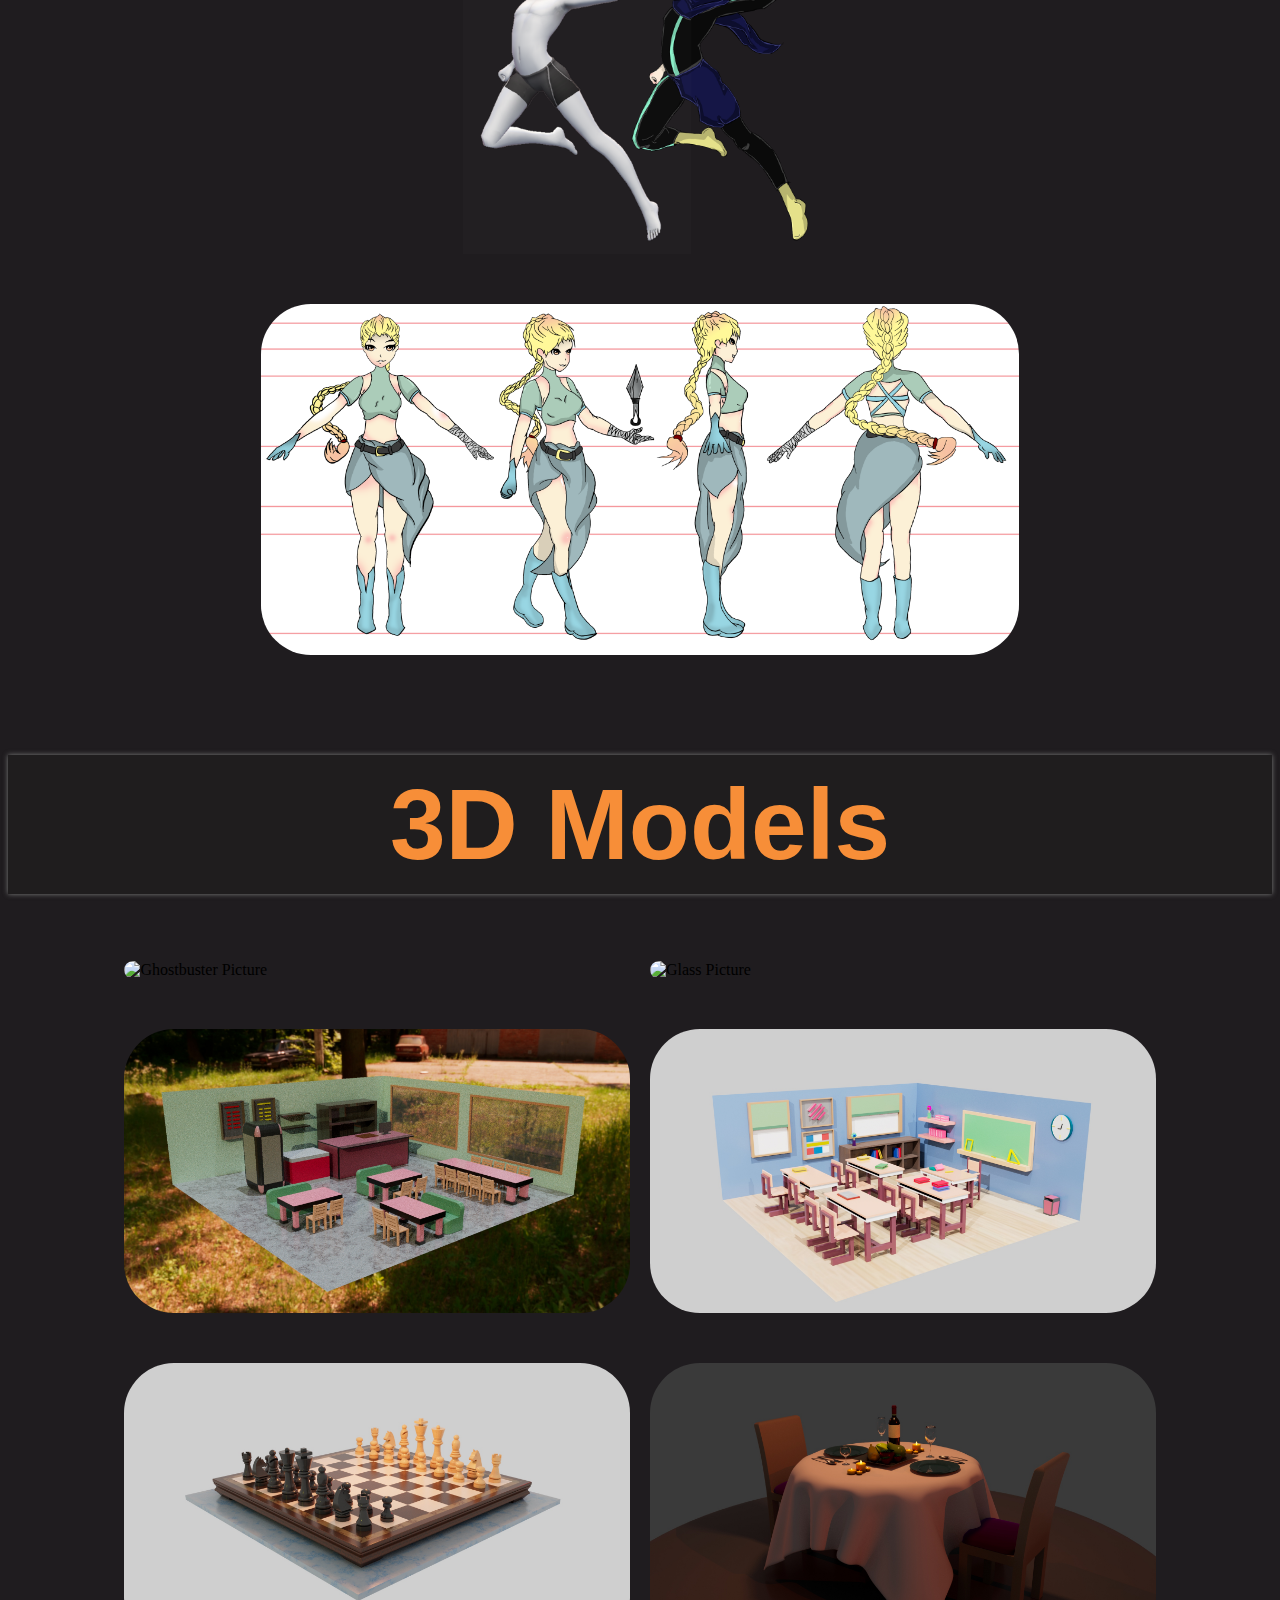
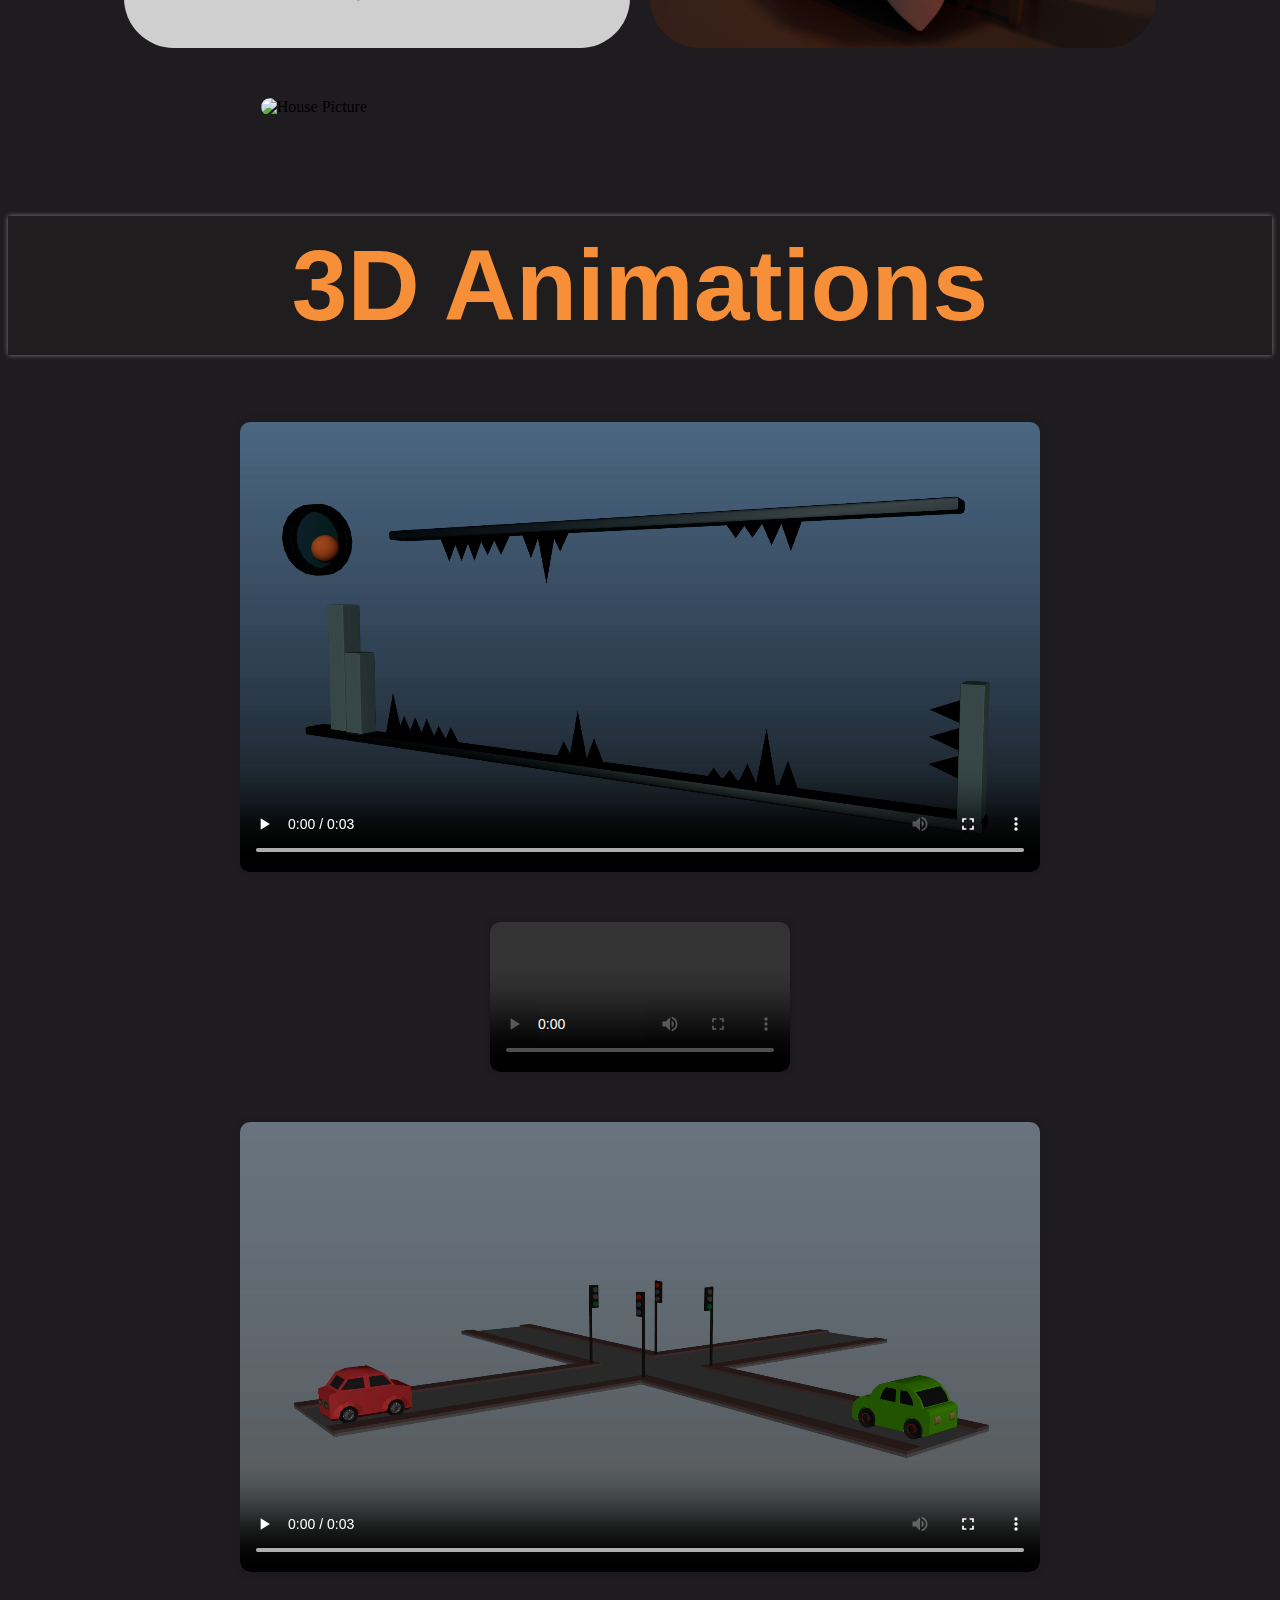
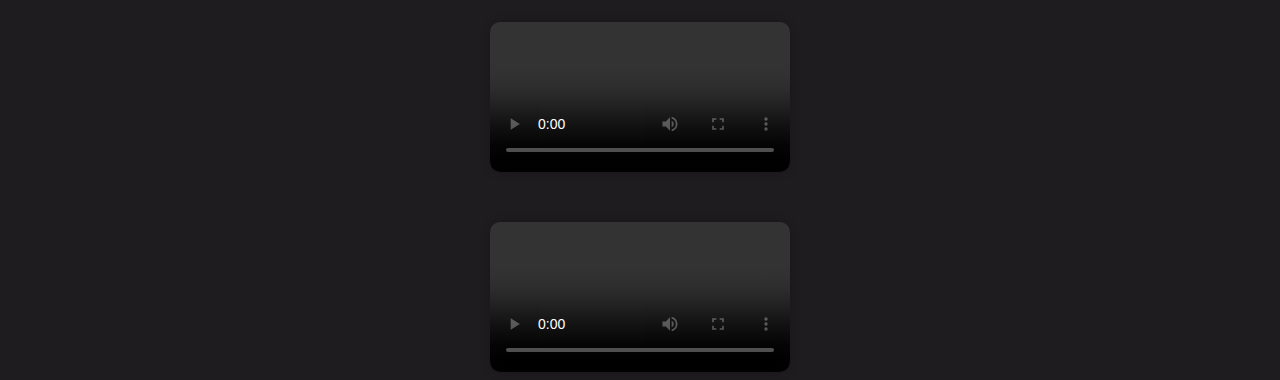
==== commit 51628a9d: "Update workpage.html" ====
--- a/workpage.html
+++ b/workpage.html
@@ -8,7 +8,7 @@
 <body>
     <div class="profile-area">
         <div class="profile-jalen">
-          <img class="profile-picture" src="reference/441044830_1178048500180121_3288237522833053096_n.JPG" alt="Profile Picture">
+          <img class="profile-picture" src="reference/441044830_1178048500180121_3288237522833053096_n.jpg" alt="Profile Picture">
         </div>
         <div class="authorname">
           <p class="name">Jalen Cator</p>
